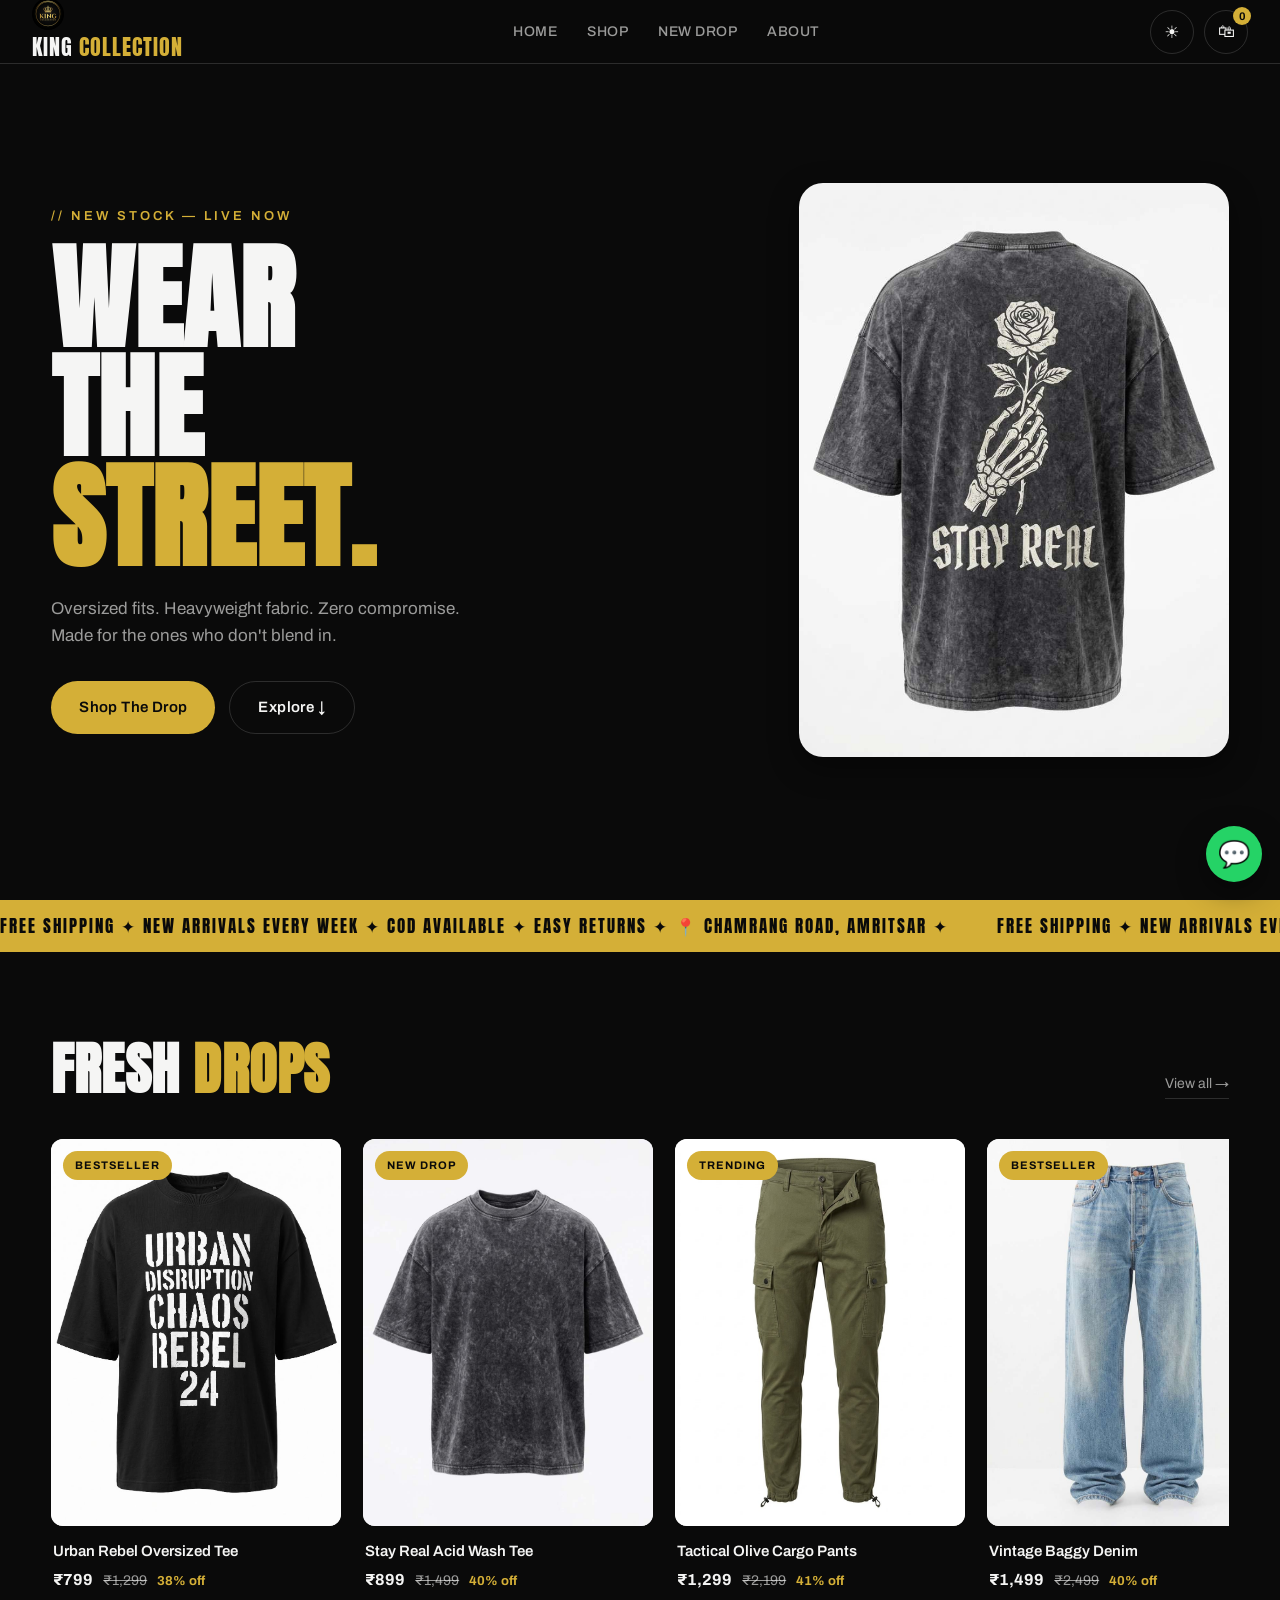
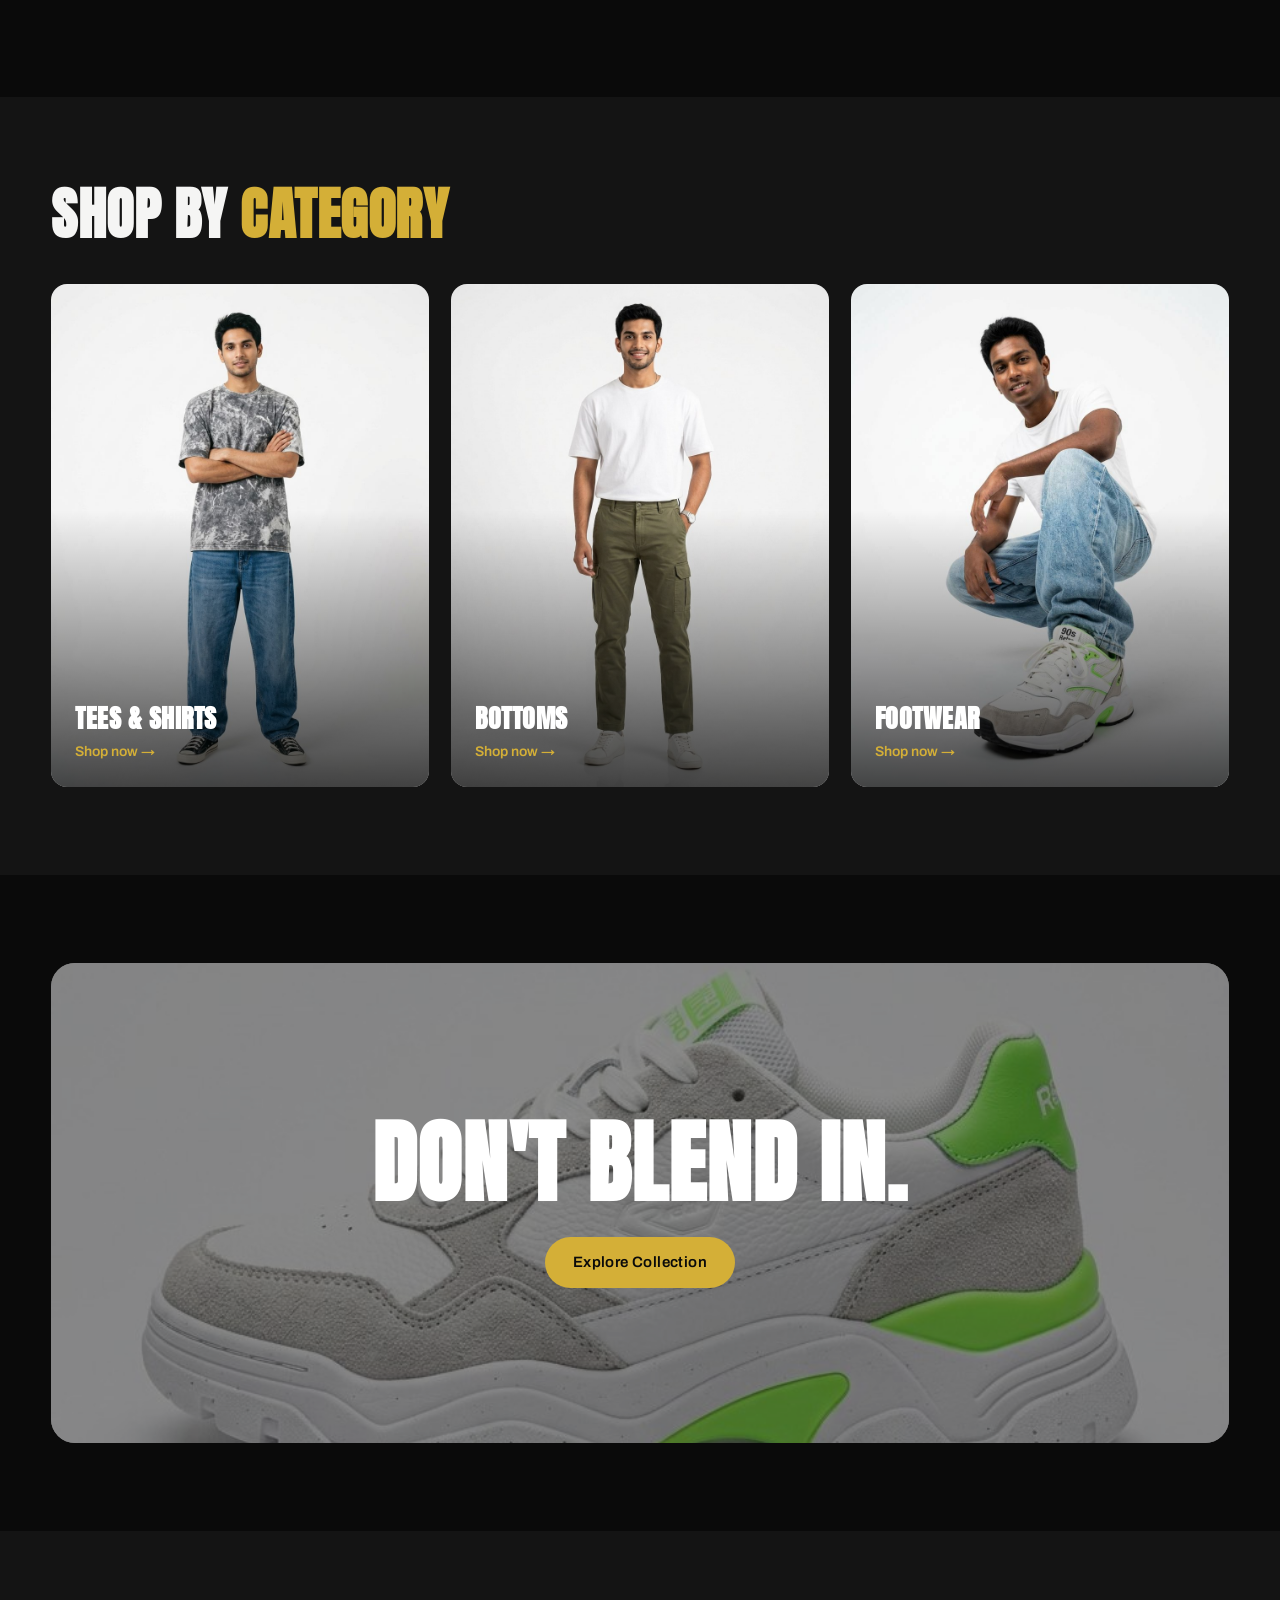
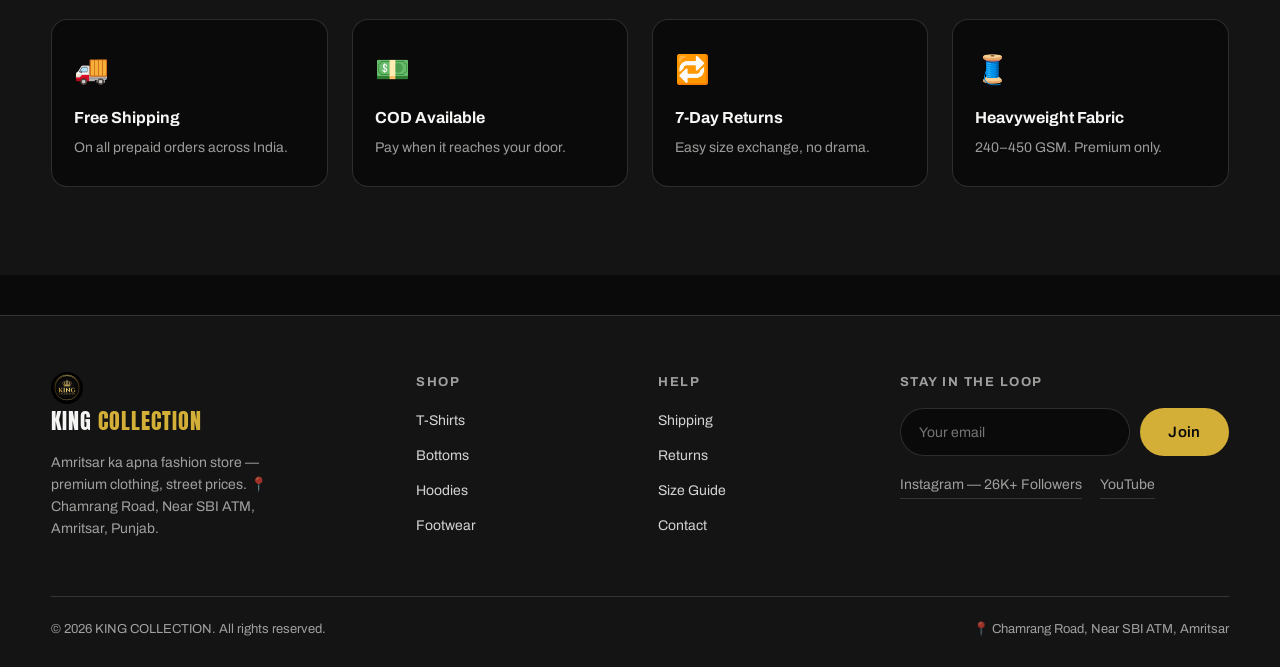
==== index.html @ 8ff7647b "Add files via upload" ====
<!DOCTYPE html>
<html lang="en" data-theme="dark">
<head>
  <meta charset="UTF-8">
  <meta name="viewport" content="width=device-width, initial-scale=1.0">
  <title>KING COLLECTION — Amritsar Ka Apna Fashion Store</title>
  <link rel="icon" href="images/logo.png">
  <meta name="description" content="Premium oversized streetwear — heavyweight tees, cargos, hoodies & sneakers. Wear the street.">
  <script>
    document.documentElement.setAttribute('data-theme', localStorage.getItem('theme') || 'dark');
    function imgFail(el){ el.style.display='none'; var w = el.closest('.ph-wrap'); if (w) w.classList.add('ph'); }
  </script>
  <link rel="preconnect" href="https://fonts.googleapis.com">
  <link rel="preconnect" href="https://fonts.gstatic.com" crossorigin>
  <link href="https://fonts.googleapis.com/css2?family=Anton&family=Archivo:wght@400;500;600;700&display=swap" rel="stylesheet">
  <link rel="stylesheet" href="css/style.css">
</head>
<body>

  <header class="nav">
    <button class="nav-burger" id="burger" aria-label="Open menu"><span></span><span></span><span></span></button>
    <a href="index.html" class="logo"><img src="images/logo.png" alt="" style="height:32px;width:32px;border-radius:50%;vertical-align:-9px;margin-right:8px" onerror="this.style.display='none'">KING <span>COLLECTION</span></a>
    <ul class="nav-links">
      <li><a href="index.html">Home</a></li>
      <li><a href="shop.html">Shop</a></li>
      <li><a href="shop.html">New Drop</a></li>
      <li><a href="#about">About</a></li>
    </ul>
    <div class="nav-actions">
      <button class="icon-btn" data-theme-toggle aria-label="Toggle light/dark theme"><span class="t-icon">☀️</span></button>
      <button class="icon-btn cart-btn" id="cartBtn" aria-label="Open cart">🛍<span class="cart-count" id="cartCount">0</span></button>
    </div>
  </header>

  <div class="mobile-menu" id="mobileMenu">
    <a href="index.html">Home</a>
    <a href="shop.html">Shop</a>
    <a href="shop.html">New Drop</a>
    <a href="#about" data-close-menu>About</a>
  </div>

  <!-- HERO -->
  <section class="hero">
    <div class="hero-inner">
      <div class="hero-text">
        <p class="hero-kicker">// New Stock — Live Now</p>
        <h1 class="hero-title"><span>Wear</span><span>The</span><span>Street.</span></h1>
        <p class="hero-sub">Oversized fits. Heavyweight fabric. Zero compromise. Made for the ones who don't blend in.</p>
        <div class="hero-cta">
          <a href="shop.html" class="btn btn-accent">Shop The Drop</a>
          <a href="#featured" class="btn btn-ghost">Explore ↓</a>
        </div>
      </div>
      <div class="hero-img ph-wrap" data-label="hero.jpg — yaha apni hero image daalo">
        <img src="images/hero.jpg" alt="Model wearing KING COLLECTION streetwear" onerror="imgFail(this)">
      </div>
    </div>
  </section>

  <!-- MARQUEE -->
  <div class="marquee" aria-hidden="true">
    <div class="marquee-track">
      <span>Free Shipping ✦ New Arrivals Every Week ✦ COD Available ✦ Easy Returns ✦ 📍 Chamrang Road, Amritsar ✦</span>
      <span>Free Shipping ✦ New Arrivals Every Week ✦ COD Available ✦ Easy Returns ✦ 📍 Chamrang Road, Amritsar ✦</span>
    </div>
  </div>

  <!-- FEATURED -->
  <section class="section" id="featured">
    <div class="container">
      <div class="section-head" data-reveal>
        <h2 class="section-title">Fresh <em>Drops</em></h2>
        <a href="shop.html" class="link-more">View all →</a>
      </div>
      <div class="h-scroll" id="featuredRow"></div>
    </div>
  </section>

  <!-- CATEGORIES -->
  <section class="section section-alt">
    <div class="container">
      <div class="section-head" data-reveal>
        <h2 class="section-title">Shop By <em>Category</em></h2>
      </div>
      <div class="cats">
        <a href="shop.html?cat=tshirts" class="cat ph-wrap" data-label="1-model-front.jpg" data-reveal>
          <img src="images/products/1-model-front.jpg" alt="Tees & Shirts" loading="lazy" onerror="imgFail(this)">
          <div class="cat-label"><h3>Tees & Shirts</h3><span>Shop now →</span></div>
        </a>
        <a href="shop.html?cat=bottoms" class="cat ph-wrap" data-label="3-model-front.jpg" data-reveal>
          <img src="images/products/3-model-front.jpg" alt="Bottoms" loading="lazy" onerror="imgFail(this)">
          <div class="cat-label"><h3>Bottoms</h3><span>Shop now →</span></div>
        </a>
        <a href="shop.html?cat=footwear" class="cat ph-wrap" data-label="7-model-front.jpg" data-reveal>
          <img src="images/products/7-model-front.jpg" alt="Footwear" loading="lazy" onerror="imgFail(this)">
          <div class="cat-label"><h3>Footwear</h3><span>Shop now →</span></div>
        </a>
      </div>
    </div>
  </section>

  <!-- BANNER -->
  <section class="section">
    <div class="container">
      <div class="banner ph-wrap" data-label="lookbook.jpg — yaha wide lookbook image daalo" data-reveal>
        <img src="images/lookbook.jpg" alt="KING COLLECTION lookbook" loading="lazy" onerror="imgFail(this)">
        <div class="banner-content">
          <h2>Don't Blend In.</h2>
          <a href="shop.html" class="btn btn-accent">Explore Collection</a>
        </div>
      </div>
    </div>
  </section>

  <!-- FEATURES -->
  <section class="section section-alt" id="about">
    <div class="container">
      <div class="features">
        <div class="feature" data-reveal><span class="f-icon">🚚</span><h4>Free Shipping</h4><p>On all prepaid orders across India.</p></div>
        <div class="feature" data-reveal><span class="f-icon">💵</span><h4>COD Available</h4><p>Pay when it reaches your door.</p></div>
        <div class="feature" data-reveal><span class="f-icon">🔁</span><h4>7-Day Returns</h4><p>Easy size exchange, no drama.</p></div>
        <div class="feature" data-reveal><span class="f-icon">🧵</span><h4>Heavyweight Fabric</h4><p>240–450 GSM. Premium only.</p></div>
      </div>
    </div>
  </section>

  <!-- FOOTER -->
  <footer class="footer">
    <div class="container">
      <div class="footer-grid">
        <div>
          <a href="index.html" class="logo"><img src="images/logo.png" alt="" style="height:32px;width:32px;border-radius:50%;vertical-align:-9px;margin-right:8px" onerror="this.style.display='none'">KING <span>COLLECTION</span></a>
          <p class="foot-desc">Amritsar ka apna fashion store — premium clothing, street prices. 📍 Chamrang Road, Near SBI ATM, Amritsar, Punjab.</p>
        </div>
        <div>
          <h5>Shop</h5>
          <ul>
            <li><a href="shop.html?cat=tshirts">T-Shirts</a></li>
            <li><a href="shop.html?cat=bottoms">Bottoms</a></li>
            <li><a href="shop.html?cat=hoodies">Hoodies</a></li>
            <li><a href="shop.html?cat=footwear">Footwear</a></li>
          </ul>
        </div>
        <div>
          <h5>Help</h5>
          <ul>
            <li><a href="#">Shipping</a></li>
            <li><a href="#">Returns</a></li>
            <li><a href="#">Size Guide</a></li>
            <li><a href="#">Contact</a></li>
          </ul>
        </div>
        <div>
          <h5>Stay in the loop</h5>
          <form class="news-form" onsubmit="event.preventDefault(); this.querySelector('input').value=''; alert('Subscribed! 🎉');">
            <input type="email" placeholder="Your email" required aria-label="Email">
            <button class="btn btn-accent" type="submit">Join</button>
          </form>
          <div class="socials"><a href="https://instagram.com/king_collection_asr" target="_blank" rel="noopener" aria-label="Instagram">Instagram — 26K+ Followers</a><a href="#" aria-label="YouTube">YouTube</a></div>
        </div>
      </div>
      <div class="foot-note">
        <span>© 2026 KING COLLECTION. All rights reserved.</span>
        <span>📍 Chamrang Road, Near SBI ATM, Amritsar</span>
      </div>
    </div>
  </footer>

  <script src="https://cdn.jsdelivr.net/npm/gsap@3.12.5/dist/gsap.min.js"></script>
  <script src="js/products.js"></script>
  <script src="js/main.js"></script>
</body>
</html>
---- css/style.css ----
/* ============================================
   KING COLLECTION — style.css
   Dark streetwear theme + Light mode toggle
   ============================================ */

:root {
  --nav-h: 64px;
  --radius: 12px;
  --font-display: 'Anton', 'Impact', 'Arial Black', sans-serif;
  --font-body: 'Archivo', 'Segoe UI', system-ui, sans-serif;
}

html[data-theme="dark"] {
  --bg: #0a0a0a;
  --surface: #141414;
  --surface2: #1e1e1e;
  --text: #f5f5f4;
  --muted: rgba(245, 245, 244, 0.62);
  --border: rgba(255, 255, 255, 0.14);
  --accent: #d4af37;
  --accent-ink: #d4af37;
  --accent-text: #0a0a0a;
  --card-img-bg: #f4f4f2;
  --shadow: 0 10px 30px rgba(0, 0, 0, 0.45);
}

html[data-theme="light"] {
  --bg: #f6f6f4;
  --surface: #ffffff;
  --surface2: #ebebe8;
  --text: #131312;
  --muted: rgba(19, 19, 18, 0.6);
  --border: rgba(19, 19, 18, 0.14);
  --accent: #d4af37;
  --accent-ink: #5a7a00;
  --accent-text: #0a0a0a;
  --card-img-bg: #ffffff;
  --shadow: 0 10px 30px rgba(0, 0, 0, 0.08);
}

* { margin: 0; padding: 0; box-sizing: border-box; }

html { scroll-behavior: smooth; }

body {
  background: var(--bg);
  color: var(--text);
  font-family: var(--font-body);
  font-size: 16px;
  line-height: 1.55;
  transition: background 0.3s ease, color 0.3s ease;
  -webkit-font-smoothing: antialiased;
}

img { max-width: 100%; display: block; }
a { color: inherit; text-decoration: none; }
ul { list-style: none; }
button { font-family: inherit; cursor: pointer; border: none; background: none; color: inherit; font-size: inherit; }

.container { width: min(1200px, 92%); margin: 0 auto; }

/* ---------- NAV ---------- */
.nav {
  position: fixed; top: 0; left: 0; right: 0; z-index: 100;
  height: var(--nav-h);
  display: flex; align-items: center; justify-content: space-between;
  padding: 0 clamp(16px, 4vw, 32px);
  background: color-mix(in srgb, var(--bg) 82%, transparent);
  backdrop-filter: blur(14px);
  -webkit-backdrop-filter: blur(14px);
  border-bottom: 1px solid var(--border);
}

.logo {
  font-family: var(--font-display);
  font-size: 22px; letter-spacing: 1px; text-transform: uppercase;
}
.logo span { color: var(--accent-ink); }

.nav-links { display: flex; gap: 30px; }
.nav-links a {
  font-size: 14px; font-weight: 500; letter-spacing: 0.5px; text-transform: uppercase;
  color: var(--muted); transition: color 0.2s;
  padding: 12px 0;
}
.nav-links a:hover { color: var(--text); }

.nav-actions { display: flex; gap: 10px; align-items: center; }

.icon-btn {
  width: 44px; height: 44px; display: grid; place-items: center;
  border: 1px solid var(--border); border-radius: 50%;
  font-size: 17px; transition: border-color 0.2s, transform 0.2s;
  position: relative;
}
.icon-btn:hover { border-color: var(--text); transform: translateY(-1px); }

.cart-count {
  position: absolute; top: -4px; right: -4px;
  background: var(--accent); color: var(--accent-text);
  font-size: 11px; font-weight: 700;
  min-width: 18px; height: 18px; border-radius: 999px;
  display: grid; place-items: center; padding: 0 4px;
}

/* Burger */
.nav-burger { display: none; flex-direction: column; gap: 5px; width: 44px; height: 44px; align-items: center; justify-content: center; }
.nav-burger span { display: block; width: 22px; height: 2px; background: var(--text); transition: transform 0.3s, opacity 0.3s; }
.nav-burger.open span:nth-child(1) { transform: translateY(7px) rotate(45deg); }
.nav-burger.open span:nth-child(2) { opacity: 0; }
.nav-burger.open span:nth-child(3) { transform: translateY(-7px) rotate(-45deg); }

/* Mobile menu */
.mobile-menu {
  position: fixed; inset: 0; z-index: 95;
  background: var(--bg);
  display: flex; flex-direction: column; justify-content: center; gap: 8px;
  padding: 0 8%;
  transform: translateY(-102%);
  transition: transform 0.45s cubic-bezier(0.77, 0, 0.18, 1);
}
.mobile-menu.open { transform: none; }
.mobile-menu a {
  font-family: var(--font-display);
  font-size: clamp(40px, 10vw, 64px);
  text-transform: uppercase; line-height: 1.15;
  color: var(--text); transition: color 0.2s;
}
.mobile-menu a:hover { color: var(--accent-ink); }

/* ---------- HERO ---------- */
.hero {
  min-height: 100svh;
  display: flex; align-items: center;
  padding: calc(var(--nav-h) + 40px) 0 64px;
  overflow: hidden;
}
.hero-inner {
  width: min(1200px, 92%); margin: 0 auto;
  display: grid; grid-template-columns: 1.1fr 0.9fr;
  gap: 48px; align-items: center;
}
.hero-kicker {
  color: var(--accent-ink); font-weight: 600; font-size: 13px;
  letter-spacing: 3px; text-transform: uppercase; margin-bottom: 18px;
}
.hero-title {
  font-family: var(--font-display);
  font-size: clamp(56px, 9vw, 118px);
  line-height: 0.95; text-transform: uppercase; letter-spacing: 1px;
}
.hero-title span { display: block; }
.hero-title span:nth-child(3) { color: var(--accent-ink); }
.hero-sub { color: var(--muted); max-width: 430px; margin: 24px 0 32px; font-size: 17px; }
.hero-cta { display: flex; gap: 14px; flex-wrap: wrap; }

.hero-img {
  border-radius: 24px; overflow: hidden;
  aspect-ratio: 3 / 4; width: 100%; max-width: 430px; justify-self: end;
  background: var(--surface);
  box-shadow: var(--shadow);
}
.hero-img img { width: 100%; height: 100%; object-fit: cover; }

/* ---------- BUTTONS ---------- */
.btn {
  display: inline-flex; align-items: center; justify-content: center;
  padding: 14px 28px; min-height: 48px;
  border-radius: 999px;
  font-weight: 600; font-size: 15px; letter-spacing: 0.4px;
  transition: transform 0.22s, box-shadow 0.22s, background 0.22s;
  white-space: nowrap;
}
.btn-accent { background: var(--accent); color: var(--accent-text); }
.btn-accent:hover { transform: translateY(-2px); box-shadow: 0 8px 24px rgba(212, 175, 55, 0.32); }
.btn-ghost { border: 1px solid var(--border); color: var(--text); }
.btn-ghost:hover { border-color: var(--text); transform: translateY(-2px); }
.btn-wa { background: #25d366; color: #06250f; }
.btn-wa:hover { transform: translateY(-2px); box-shadow: 0 8px 24px rgba(37, 211, 102, 0.32); }

/* ---------- PLACEHOLDER (missing images) ---------- */
.ph-wrap { position: relative; }
.ph { background: linear-gradient(135deg, var(--surface2), var(--surface)) !important; }
.ph::after {
  content: "📷 " attr(data-label);
  position: absolute; inset: 0; z-index: 0;
  display: grid; place-items: center;
  color: var(--muted); font-size: 13px; letter-spacing: 0.5px;
  text-align: center; padding: 16px;
}

/* ---------- MARQUEE ---------- */
.marquee {
  background: var(--accent); color: var(--accent-text);
  overflow: hidden; padding: 13px 0;
}
.marquee-track {
  display: flex; gap: 48px; width: max-content;
  white-space: nowrap;
  animation: marquee 22s linear infinite;
  font-family: var(--font-display); font-size: 17px;
  letter-spacing: 2px; text-transform: uppercase;
}
@keyframes marquee { to { transform: translateX(-50%); } }

/* ---------- SECTIONS ---------- */
.section { padding: 88px 0; }
.section-alt { background: var(--surface); }

.section-head {
  display: flex; justify-content: space-between; align-items: flex-end;
  gap: 16px; flex-wrap: wrap; margin-bottom: 40px;
}
.section-title {
  font-family: var(--font-display);
  font-size: clamp(34px, 5vw, 56px);
  text-transform: uppercase; line-height: 1.05; letter-spacing: 0.5px;
}
.section-title em { color: var(--accent-ink); font-style: normal; }
.link-more { color: var(--muted); font-size: 14px; border-bottom: 1px solid var(--border); padding-bottom: 3px; transition: color 0.2s; }
.link-more:hover { color: var(--text); }

/* ---------- HORIZONTAL SCROLL ROW ---------- */
.h-scroll {
  display: grid; grid-auto-flow: column;
  grid-auto-columns: min(290px, 74vw);
  gap: 22px;
  overflow-x: auto; padding-bottom: 16px;
  scroll-snap-type: x mandatory;
}
.h-scroll > * { scroll-snap-align: start; }
.h-scroll::-webkit-scrollbar { height: 6px; }
.h-scroll::-webkit-scrollbar-thumb { background: var(--border); border-radius: 999px; }

/* ---------- PRODUCT CARD ---------- */
.card { display: block; transition: transform 0.3s ease; }
.card:hover { transform: scale(1.04); position: relative; z-index: 3; }
.card-img {
  position: relative; aspect-ratio: 3 / 4;
  border-radius: var(--radius); overflow: hidden;
  background: var(--card-img-bg);
}
.card-img img {
  position: relative; z-index: 1;
  width: 100%; height: 100%; object-fit: cover;
  transition: opacity 0.35s ease, transform 0.5s ease;
}

.tag {
  position: absolute; top: 12px; left: 12px; z-index: 3;
  background: var(--accent); color: var(--accent-text);
  font-size: 11px; font-weight: 700; letter-spacing: 1px; text-transform: uppercase;
  padding: 6px 12px; border-radius: 999px;
}

.card-info { padding: 14px 2px 0; }
.card-info h4 { font-size: 15px; font-weight: 600; }
.price-row { display: flex; gap: 10px; align-items: baseline; margin-top: 5px; flex-wrap: wrap; }
.price { font-weight: 700; font-size: 16px; }
.mrp { color: var(--muted); font-size: 14px; }
.off { color: var(--accent-ink); font-size: 13px; font-weight: 700; }
.price-row.big .price { font-size: 26px; }
.price-row.big .mrp { font-size: 18px; }
.price-row.big .off { font-size: 15px; }

/* ---------- CATEGORIES ---------- */
.cats { display: grid; grid-template-columns: repeat(3, 1fr); gap: 22px; }
.cat {
  position: relative; aspect-ratio: 3 / 4;
  border-radius: 16px; overflow: hidden;
  display: flex; align-items: flex-end; padding: 24px;
  background: var(--surface2);
}
.cat img { position: absolute; inset: 0; z-index: 1; width: 100%; height: 100%; object-fit: cover; transition: transform 0.5s ease; }
.cat:hover img { transform: scale(1.05); }
.cat::before {
  content: ""; position: absolute; inset: 0; z-index: 2;
  background: linear-gradient(to top, rgba(0, 0, 0, 0.72), transparent 55%);
}
.cat-label { position: relative; z-index: 3; color: #fff; }
.cat-label h3 { font-family: var(--font-display); font-size: 26px; text-transform: uppercase; letter-spacing: 0.5px; }
.cat-label span { color: #d4af37; font-size: 14px; font-weight: 600; }

/* ---------- BANNER ---------- */
.banner {
  position: relative; min-height: 480px;
  border-radius: 24px; overflow: hidden;
  display: grid; place-items: center; text-align: center;
  background: var(--surface2);
}
.banner img { position: absolute; inset: 0; z-index: 1; width: 100%; height: 100%; object-fit: cover; }
.banner::before { content: ""; position: absolute; inset: 0; z-index: 2; background: rgba(0, 0, 0, 0.45); }
.banner-content { position: relative; z-index: 3; padding: 48px 24px; }
.banner-content h2 {
  font-family: var(--font-display); color: #fff;
  font-size: clamp(44px, 7vw, 90px); text-transform: uppercase;
  line-height: 1; margin-bottom: 28px; letter-spacing: 1px;
}

/* ---------- FEATURES ---------- */
.features { display: grid; grid-template-columns: repeat(4, 1fr); gap: 24px; }
.feature {
  background: var(--bg); border: 1px solid var(--border);
  border-radius: 16px; padding: 28px 22px;
}
.f-icon { font-size: 28px; display: block; margin-bottom: 14px; }
.feature h4 { font-size: 16px; margin-bottom: 6px; }
.feature p { color: var(--muted); font-size: 14px; }

/* ---------- FOOTER ---------- */
.footer { border-top: 1px solid var(--border); background: var(--surface); padding: 56px 0 28px; margin-top: 40px; }
.footer-grid { display: grid; grid-template-columns: 1.6fr 1fr 1fr 1.6fr; gap: 36px; }
.foot-desc { color: var(--muted); font-size: 14px; margin-top: 14px; max-width: 260px; }
.footer h5 { font-size: 13px; text-transform: uppercase; letter-spacing: 1.5px; margin-bottom: 16px; color: var(--muted); }
.footer ul li { margin-bottom: 10px; }
.footer ul a { font-size: 14px; color: var(--text); opacity: 0.85; }
.footer ul a:hover { color: var(--accent-ink); }
.news-form { display: flex; gap: 10px; }
.news-form input {
  flex: 1; min-width: 0; padding: 12px 18px;
  background: var(--bg); color: var(--text);
  border: 1px solid var(--border); border-radius: 999px;
  font-family: inherit; font-size: 14px;
}
.news-form input:focus { outline: 2px solid var(--accent); outline-offset: 1px; }
.socials { display: flex; gap: 18px; margin-top: 18px; }
.socials a { font-size: 14px; color: var(--muted); border-bottom: 1px solid var(--border); padding-bottom: 2px; }
.socials a:hover { color: var(--text); }
.foot-note {
  margin-top: 48px; padding-top: 22px; border-top: 1px solid var(--border);
  color: var(--muted); font-size: 13px;
  display: flex; justify-content: space-between; flex-wrap: wrap; gap: 8px;
}

/* ---------- SHOP PAGE ---------- */
.page-head { padding: calc(var(--nav-h) + 48px) 0 8px; }
.page-sub { color: var(--muted); margin-top: 10px; }
.filters { display: flex; gap: 10px; flex-wrap: wrap; margin: 28px 0 36px; }
.filter-btn {
  padding: 11px 20px; min-height: 44px;
  border: 1px solid var(--border); border-radius: 999px;
  color: var(--muted); font-size: 14px; font-weight: 500;
  transition: all 0.2s;
}
.filter-btn:hover { color: var(--text); border-color: var(--text); }
.filter-btn.active { background: var(--text); color: var(--bg); border-color: var(--text); }

.grid { display: grid; grid-template-columns: repeat(4, 1fr); gap: 32px 20px; padding-bottom: 48px; }

/* ---------- PRODUCT PAGE ---------- */
.product-layout {
  display: grid; grid-template-columns: 1.05fr 0.95fr;
  gap: 52px; padding-top: calc(var(--nav-h) + 44px);
}
.gallery-main { aspect-ratio: 3 / 4; border-radius: 16px; overflow: hidden; background: var(--card-img-bg); }
.gallery-main img { width: 100%; height: 100%; object-fit: cover; }
.thumbs { display: grid; grid-template-columns: repeat(4, 1fr); gap: 12px; margin-top: 12px; }
.thumb {
  aspect-ratio: 3 / 4; border-radius: 10px; overflow: hidden;
  border: 2px solid transparent; background: var(--card-img-bg);
  padding: 0; transition: border-color 0.2s;
}
.thumb img { width: 100%; height: 100%; object-fit: cover; }
.thumb.active { border-color: var(--accent); }

.crumb { color: var(--muted); font-size: 13px; margin-bottom: 14px; }
.crumb a:hover { color: var(--text); }
.p-info h1 {
  font-family: var(--font-display);
  font-size: clamp(30px, 4vw, 46px);
  text-transform: uppercase; line-height: 1.05; margin-bottom: 14px;
}
.p-desc { color: var(--muted); margin: 18px 0 26px; max-width: 480px; }
.label { font-size: 13px; text-transform: uppercase; letter-spacing: 1.5px; color: var(--muted); margin-bottom: 10px; }
.sizes { display: flex; gap: 10px; flex-wrap: wrap; margin-bottom: 28px; }
.size-btn {
  min-width: 48px; height: 48px; padding: 0 14px;
  border: 1px solid var(--border); border-radius: 10px;
  font-weight: 600; font-size: 14px; transition: all 0.2s;
}
.size-btn:hover { border-color: var(--text); }
.size-btn.active { background: var(--text); color: var(--bg); border-color: var(--text); }
.p-actions { display: flex; gap: 12px; flex-wrap: wrap; margin-bottom: 36px; }

.accordions { border-bottom: 1px solid var(--border); }
.acc { border-top: 1px solid var(--border); padding: 16px 0; }
.acc summary { cursor: pointer; font-weight: 600; font-size: 15px; list-style: none; display: flex; justify-content: space-between; align-items: center; min-height: 28px; }
.acc summary::after { content: "+"; font-size: 20px; color: var(--muted); }
.acc[open] summary::after { content: "−"; }
.acc p { color: var(--muted); font-size: 14px; margin-top: 10px; }

/* Sticky mobile buy bar */
.sticky-bar {
  position: fixed; left: 0; right: 0; bottom: 0; z-index: 80;
  background: var(--surface); border-top: 1px solid var(--border);
  padding: 12px 16px;
  display: none; align-items: center; justify-content: space-between; gap: 14px;
}
.sticky-price { display: flex; gap: 8px; align-items: baseline; }

/* ---------- CART DRAWER ---------- */
.cart-overlay {
  position: fixed; inset: 0; z-index: 110;
  background: rgba(0, 0, 0, 0.55);
  opacity: 0; pointer-events: none; transition: opacity 0.3s;
}
.cart-overlay.open { opacity: 1; pointer-events: auto; }
.cart-drawer {
  position: fixed; top: 0; right: 0; bottom: 0; z-index: 120;
  width: min(400px, 94vw);
  background: var(--surface);
  border-left: 1px solid var(--border);
  transform: translateX(102%);
  transition: transform 0.4s cubic-bezier(0.77, 0, 0.18, 1);
  display: flex; flex-direction: column;
}
.cart-drawer.open { transform: none; }
.cart-head {
  display: flex; justify-content: space-between; align-items: center;
  padding: 18px 20px; border-bottom: 1px solid var(--border);
}
.cart-head h3 { font-family: var(--font-display); text-transform: uppercase; font-size: 20px; letter-spacing: 1px; }
.cart-items { flex: 1; overflow-y: auto; padding: 20px; display: flex; flex-direction: column; gap: 18px; }
.cart-empty { color: var(--muted); text-align: center; margin-top: 60px; }
.cart-item { display: grid; grid-template-columns: 70px 1fr auto; gap: 14px; align-items: center; }
.cart-item .ci-img { width: 70px; height: 92px; border-radius: 8px; overflow: hidden; background: var(--card-img-bg); }
.cart-item .ci-img img { width: 100%; height: 100%; object-fit: cover; }
.cart-item h4 { font-size: 14px; font-weight: 600; }
.cart-item .ci-meta { color: var(--muted); font-size: 13px; }
.qty-row { display: flex; align-items: center; gap: 10px; margin-top: 8px; }
.qty-btn {
  width: 30px; height: 30px; display: grid; place-items: center;
  border: 1px solid var(--border); border-radius: 8px; font-size: 15px;
}
.ci-remove { color: var(--muted); font-size: 13px; text-decoration: underline; }
.cart-foot { padding: 20px; border-top: 1px solid var(--border); }
.cart-total { display: flex; justify-content: space-between; font-weight: 700; font-size: 17px; margin-bottom: 14px; }
.cart-foot .btn { width: 100%; }

/* ---------- WHATSAPP FLOAT ---------- */
.wa-float {
  position: fixed; right: 18px; bottom: 18px; z-index: 90;
  width: 56px; height: 56px; border-radius: 50%;
  background: #25d366; display: grid; place-items: center;
  font-size: 26px; box-shadow: var(--shadow);
  transition: transform 0.2s;
}
.wa-float:hover { transform: scale(1.08); }

/* ---------- RESPONSIVE ---------- */
@media (max-width: 960px) {
  .nav-links { display: none; }
  .nav-burger { display: flex; }

  .hero { padding-top: calc(var(--nav-h) + 24px); }
  .hero-inner { grid-template-columns: 1fr; gap: 36px; }
  .hero-img { max-width: 100%; justify-self: stretch; aspect-ratio: 4 / 5; }

  .cats { grid-template-columns: 1fr; }
  .cat { aspect-ratio: 16 / 10; }

  .features { grid-template-columns: repeat(2, 1fr); gap: 14px; }

  .grid { grid-template-columns: repeat(2, 1fr); gap: 24px 12px; }

  .product-layout { grid-template-columns: 1fr; gap: 32px; }
  .p-actions { margin-bottom: 24px; }
  .sticky-bar { display: flex; }
  #productPage { padding-bottom: 76px; }

  .footer-grid { grid-template-columns: 1fr 1fr; gap: 28px; }

  .banner { min-height: 380px; }
  .section { padding: 64px 0; }
}

@media (max-width: 480px) {
  .footer-grid { grid-template-columns: 1fr; }
  .hero-cta .btn { flex: 1; }
  .features { grid-template-columns: 1fr 1fr; }
  .feature { padding: 20px 16px; }
}

@media (min-width: 961px) {
  .mobile-menu { display: none; }
}

/* ---------- REDUCED MOTION ---------- */
@media (prefers-reduced-motion: reduce) {
  *, *::before, *::after {
    animation-duration: 0.01ms !important;
    animation-iteration-count: 1 !important;
    transition-duration: 0.01ms !important;
  }
  html { scroll-behavior: auto; }
}
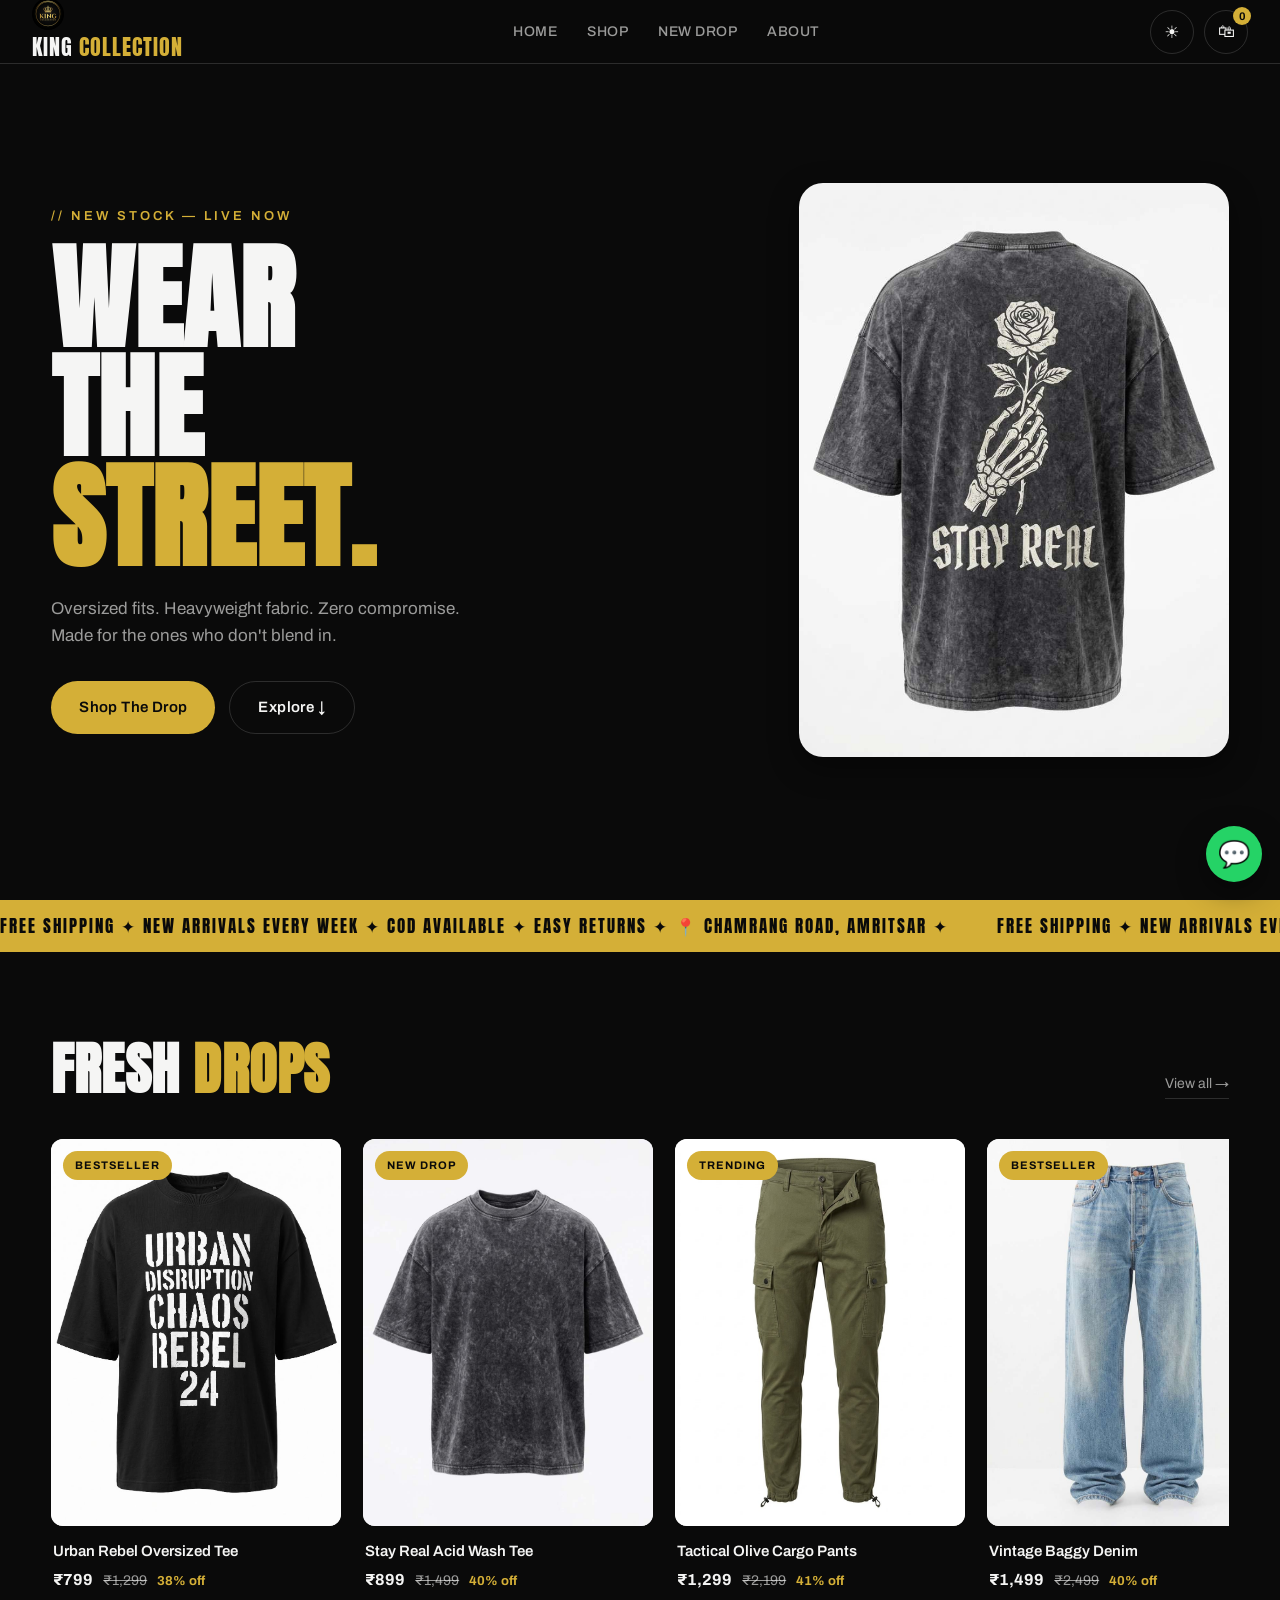
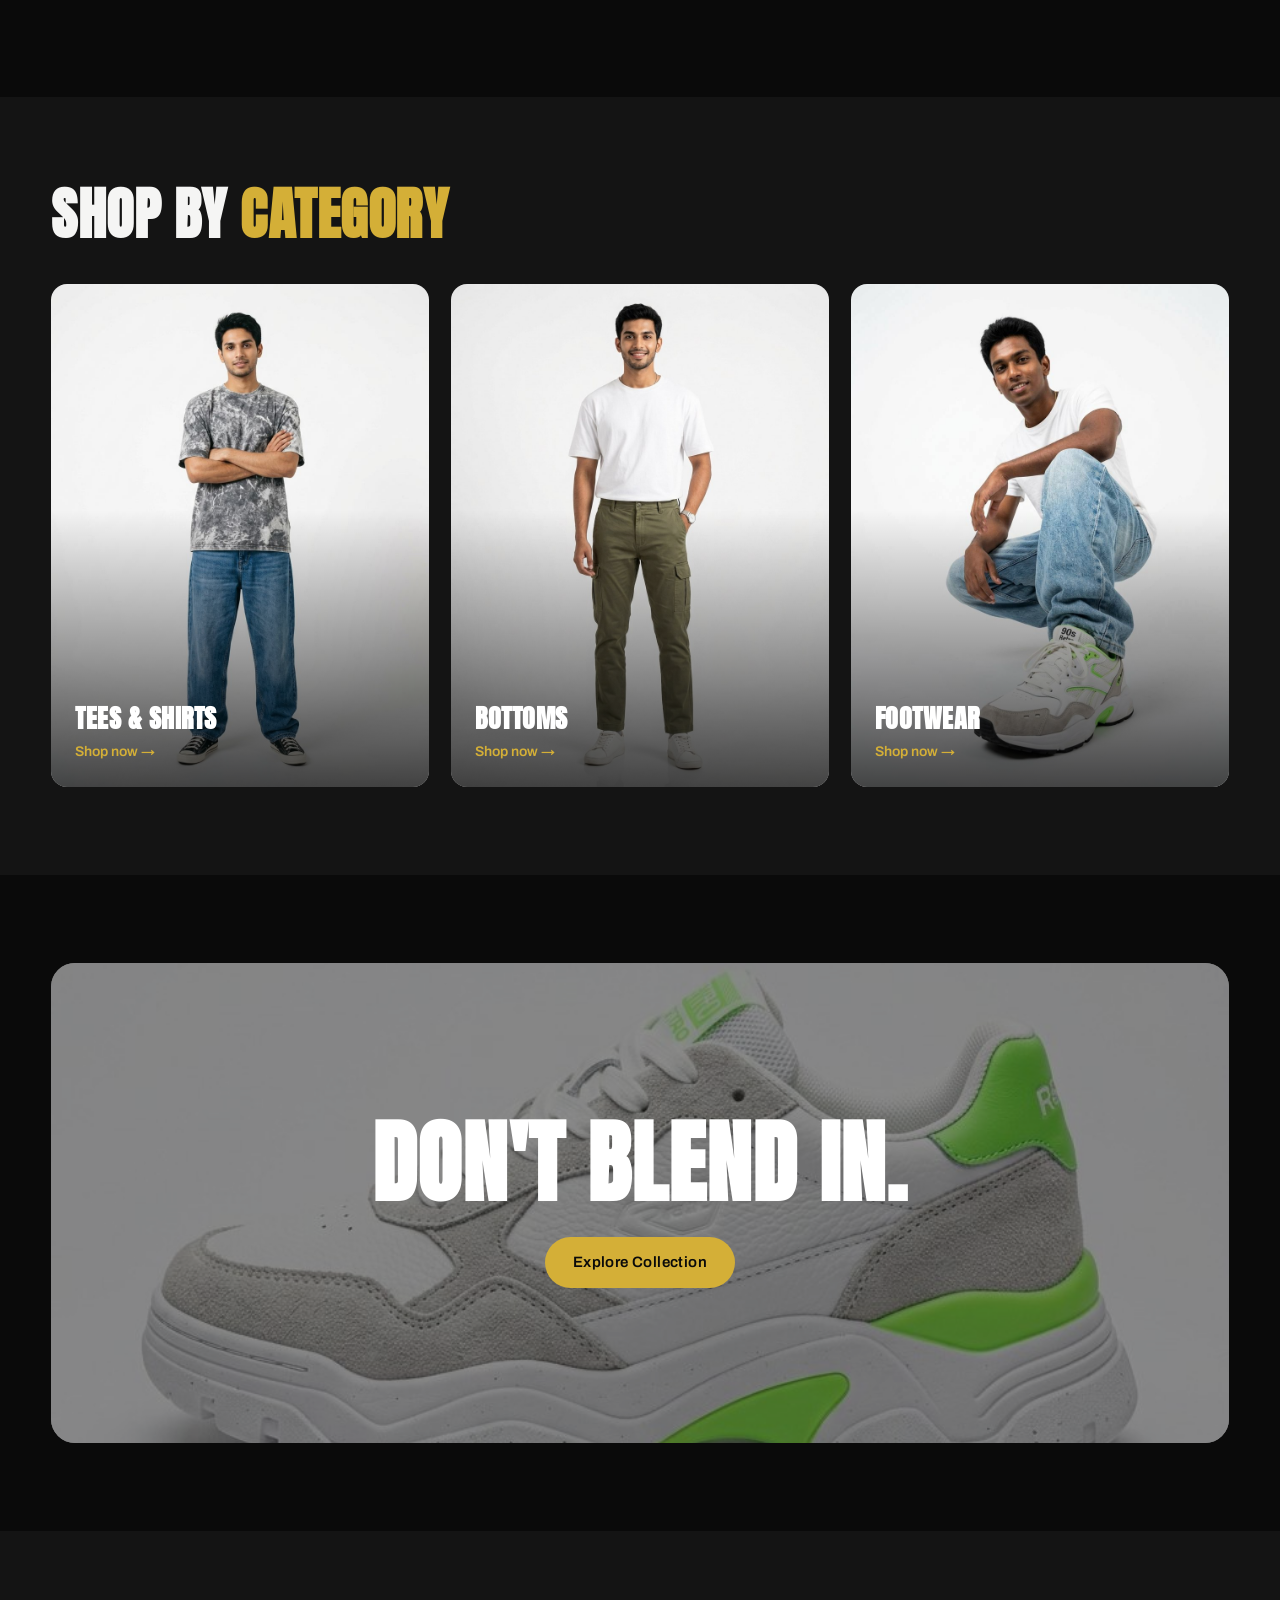
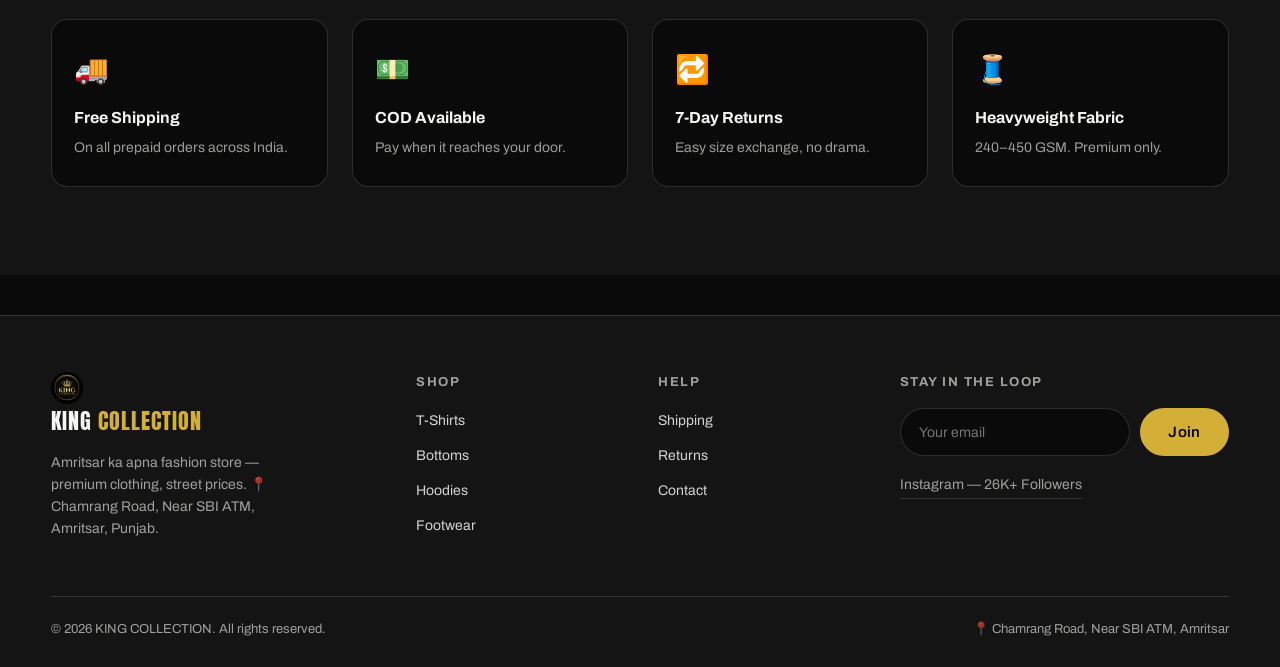
==== commit 2ecf03e1: "fix: New Drop nav uses tag filter, footer Help links point to real destinations, drop dead YouTube l" ====
--- a/index.html
+++ b/index.html
@@ -23,7 +23,7 @@
     <ul class="nav-links">
       <li><a href="index.html">Home</a></li>
       <li><a href="shop.html">Shop</a></li>
-      <li><a href="shop.html">New Drop</a></li>
+      <li><a href="shop.html?tag=New%20Drop">New Drop</a></li>
       <li><a href="#about">About</a></li>
     </ul>
     <div class="nav-actions">
@@ -35,7 +35,7 @@
   <div class="mobile-menu" id="mobileMenu">
     <a href="index.html">Home</a>
     <a href="shop.html">Shop</a>
-    <a href="shop.html">New Drop</a>
+    <a href="shop.html?tag=New%20Drop">New Drop</a>
     <a href="#about" data-close-menu>About</a>
   </div>
 
@@ -144,19 +144,18 @@
         <div>
           <h5>Help</h5>
           <ul>
-            <li><a href="#">Shipping</a></li>
-            <li><a href="#">Returns</a></li>
-            <li><a href="#">Size Guide</a></li>
-            <li><a href="#">Contact</a></li>
+            <li><a href="#about">Shipping</a></li>
+            <li><a href="#about">Returns</a></li>
+            <li><a href="https://wa.me/919814137851" target="_blank" rel="noopener">Contact</a></li>
           </ul>
         </div>
         <div>
           <h5>Stay in the loop</h5>
-          <form class="news-form" onsubmit="event.preventDefault(); this.querySelector('input').value=''; alert('Subscribed! 🎉');">
+          <form class="news-form" id="newsForm">
             <input type="email" placeholder="Your email" required aria-label="Email">
             <button class="btn btn-accent" type="submit">Join</button>
           </form>
-          <div class="socials"><a href="https://instagram.com/king_collection_asr" target="_blank" rel="noopener" aria-label="Instagram">Instagram — 26K+ Followers</a><a href="#" aria-label="YouTube">YouTube</a></div>
+          <div class="socials"><a href="https://instagram.com/king_collection_asr" target="_blank" rel="noopener" aria-label="Instagram">Instagram — 26K+ Followers</a></div>
         </div>
       </div>
       <div class="foot-note">
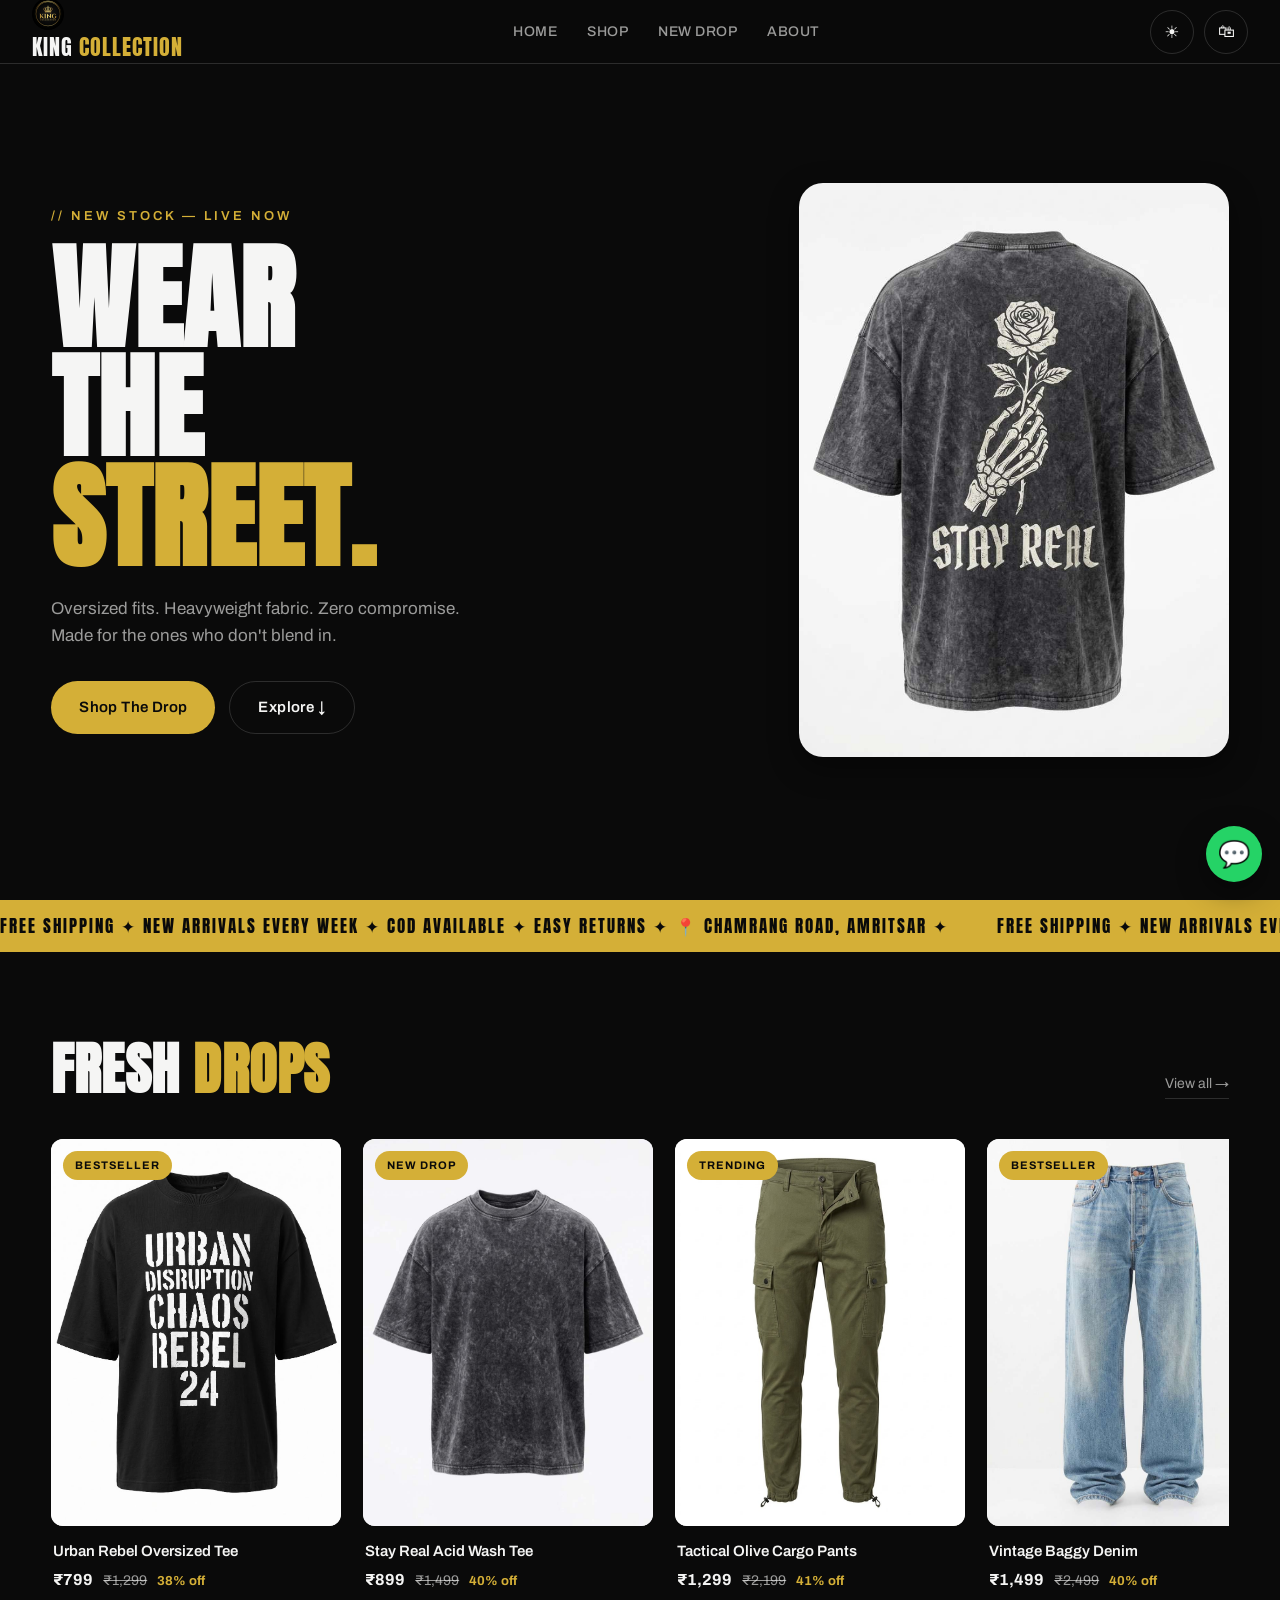
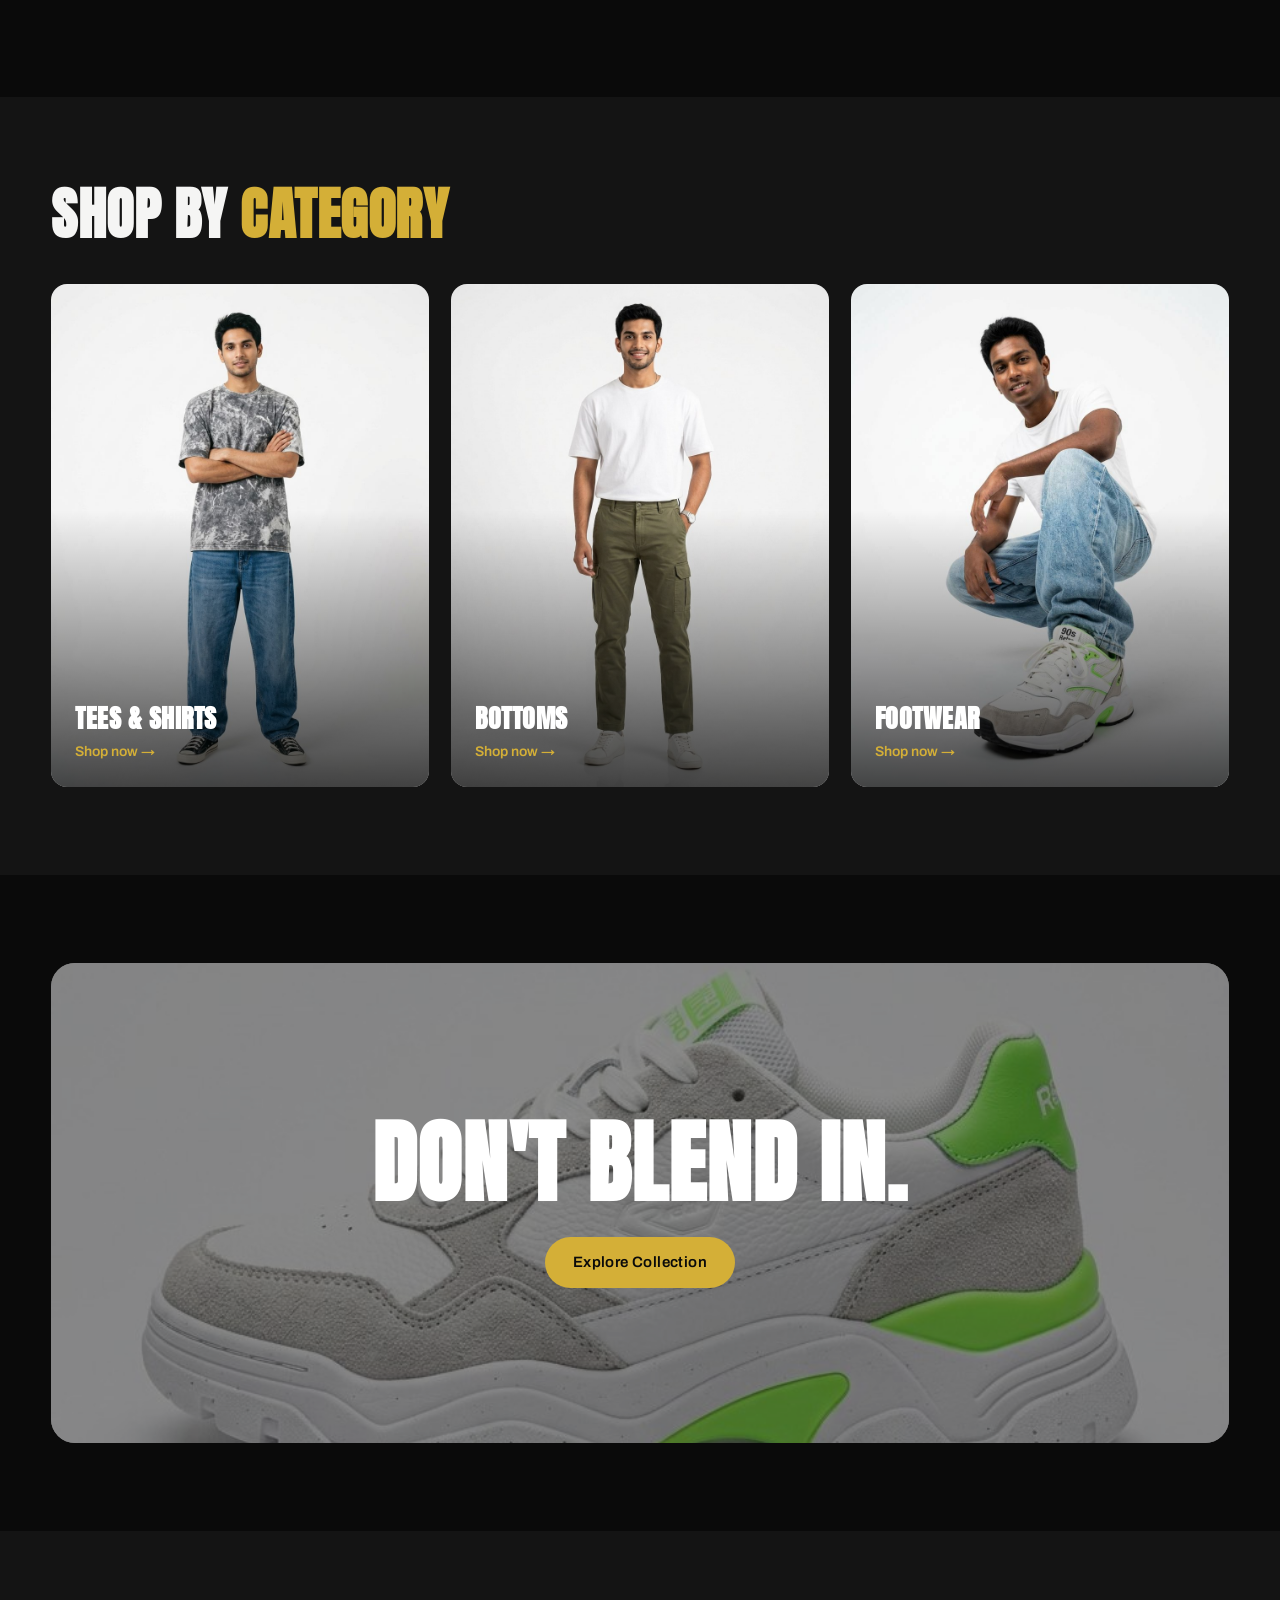
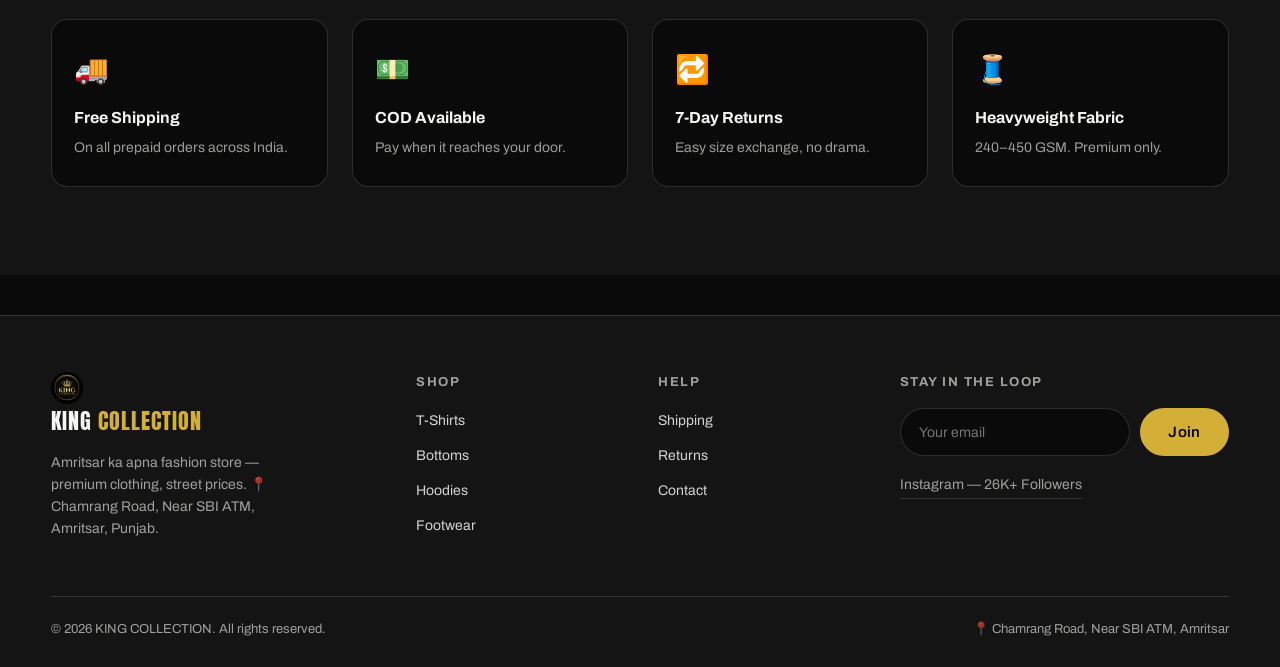
==== commit 174b9ca3: "seo: add Open Graph and Twitter Card meta to homepage" ====
--- a/index.html
+++ b/index.html
@@ -6,8 +6,17 @@
   <title>KING COLLECTION — Amritsar Ka Apna Fashion Store</title>
   <link rel="icon" href="images/logo.png">
   <meta name="description" content="Premium oversized streetwear — heavyweight tees, cargos, hoodies & sneakers. Wear the street.">
+  <meta property="og:type" content="website">
+  <meta property="og:title" content="KING COLLECTION — Amritsar Ka Apna Fashion Store">
+  <meta property="og:description" content="Premium oversized streetwear — heavyweight tees, cargos, hoodies & sneakers. Wear the street.">
+  <meta property="og:image" content="images/hero.jpg">
+  <meta name="twitter:card" content="summary_large_image">
   <script>
-    document.documentElement.setAttribute('data-theme', localStorage.getItem('theme') || 'dark');
+    // localStorage can throw (private mode / blocked storage). If the read
+    // throws, the whole inline script dies and imgFail is never defined, so
+    // every onerror="imgFail(this)" below would throw too — stay on the
+    // default dark theme instead.
+    try { document.documentElement.setAttribute('data-theme', localStorage.getItem('theme') || 'dark'); } catch (e) {}
     function imgFail(el){ el.style.display='none'; var w = el.closest('.ph-wrap'); if (w) w.classList.add('ph'); }
   </script>
   <link rel="preconnect" href="https://fonts.googleapis.com">
@@ -146,7 +155,7 @@
           <ul>
             <li><a href="#about">Shipping</a></li>
             <li><a href="#about">Returns</a></li>
-            <li><a href="https://wa.me/919814137851" target="_blank" rel="noopener">Contact</a></li>
+            <li><a href="https://wa.me/919814137851" target="_blank" rel="noopener" data-wa-link>Contact</a></li>
           </ul>
         </div>
         <div>
--- a/css/style.css
+++ b/css/style.css
@@ -188,6 +188,13 @@
   color: var(--muted); font-size: 13px; letter-spacing: 0.5px;
   text-align: center; padding: 16px;
 }
+
+/* ---------- SCROLL REVEAL ---------- */
+/* [data-reveal] elements start hidden only once JS adds .reveal — a page
+   without JS never gets the class, so content is never hidden by CSS alone.
+   Reduced-motion users skip the class entirely (see main.js). */
+.reveal { opacity: 0; transform: translateY(24px); transition: opacity 0.6s ease, transform 0.6s ease; }
+.reveal.visible { opacity: 1; transform: none; }
 
 /* ---------- MARQUEE ---------- */
 .marquee {
@@ -466,6 +473,10 @@
   .product-layout { grid-template-columns: 1fr; gap: 32px; }
   .p-actions { margin-bottom: 24px; }
   .sticky-bar { display: flex; }
+  /* The sticky buy bar occupies the bottom ~73px of the product page, so
+     the WhatsApp float would sit on top of it (and its Add to Cart button)
+     — lift it above the bar on this page only. */
+  #productPage ~ .wa-float { bottom: 92px; }
   #productPage { padding-bottom: 76px; }
 
   .footer-grid { grid-template-columns: 1fr 1fr; gap: 28px; }
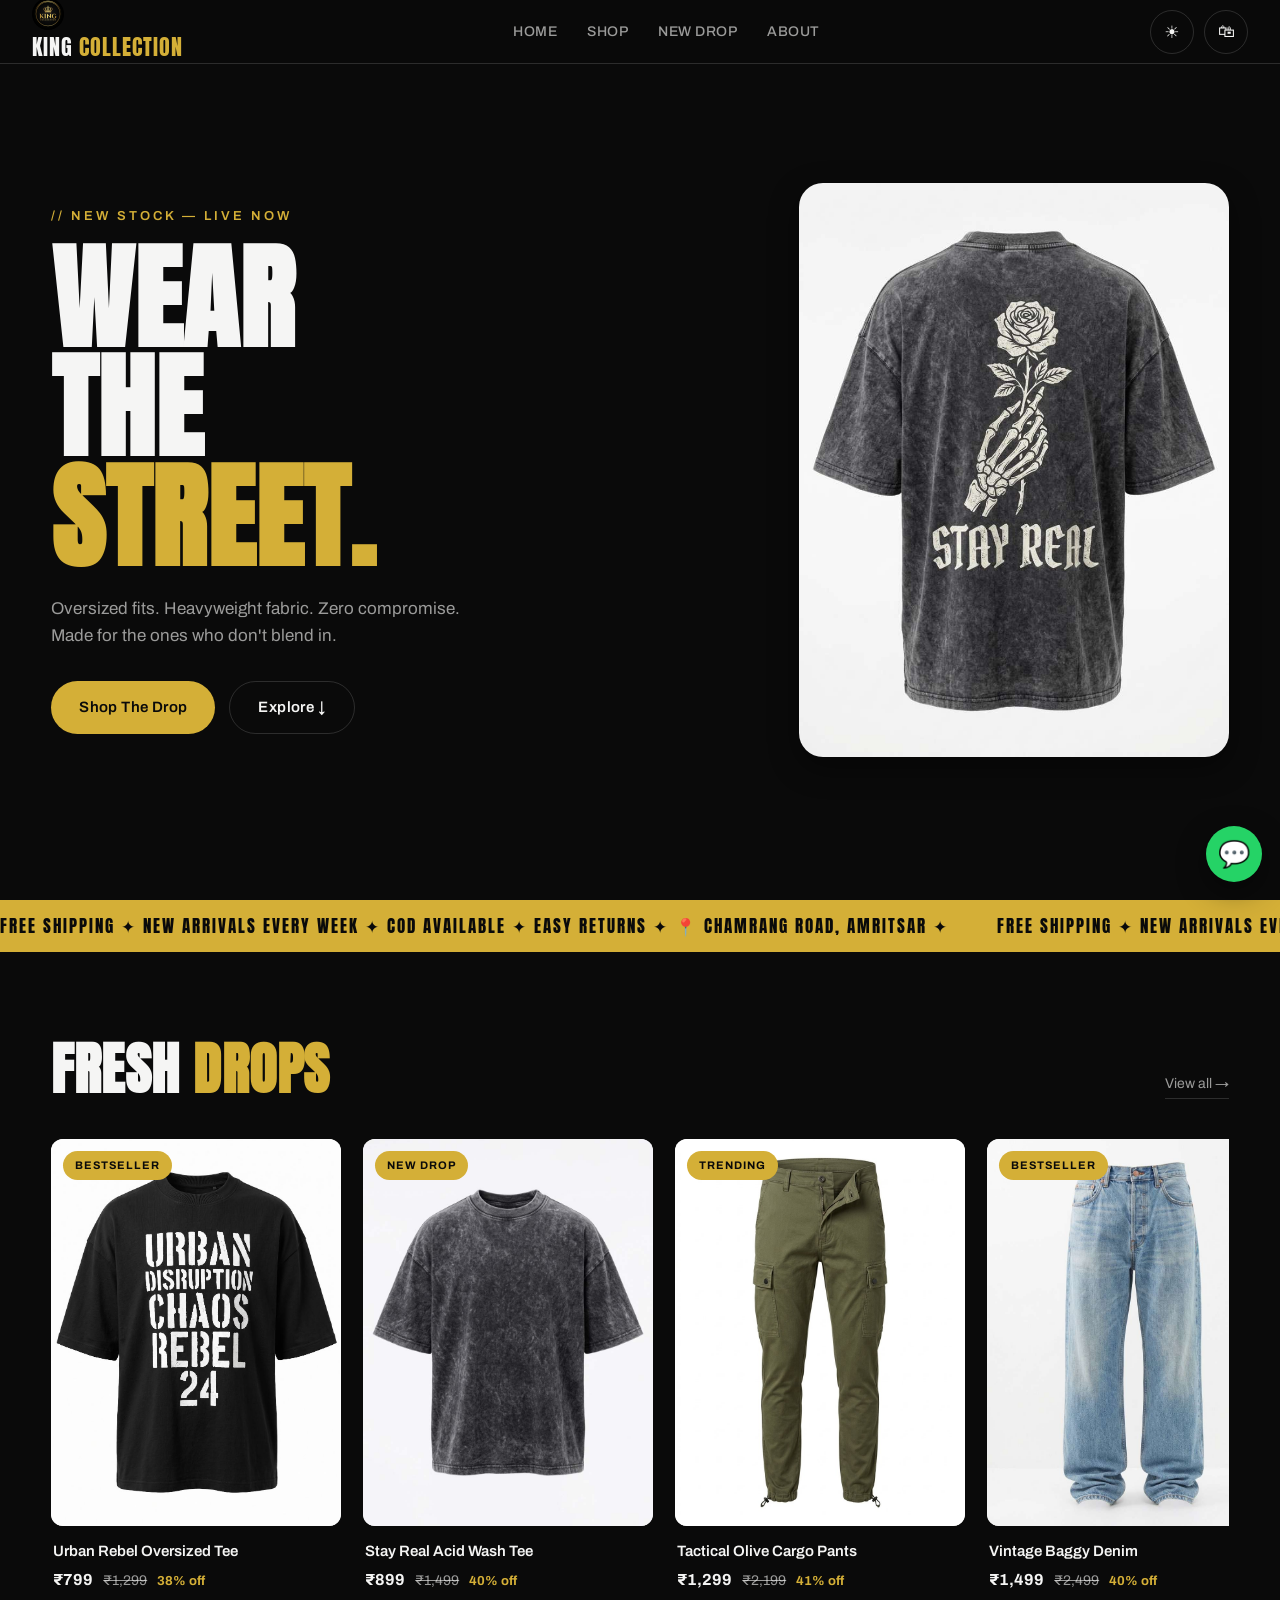
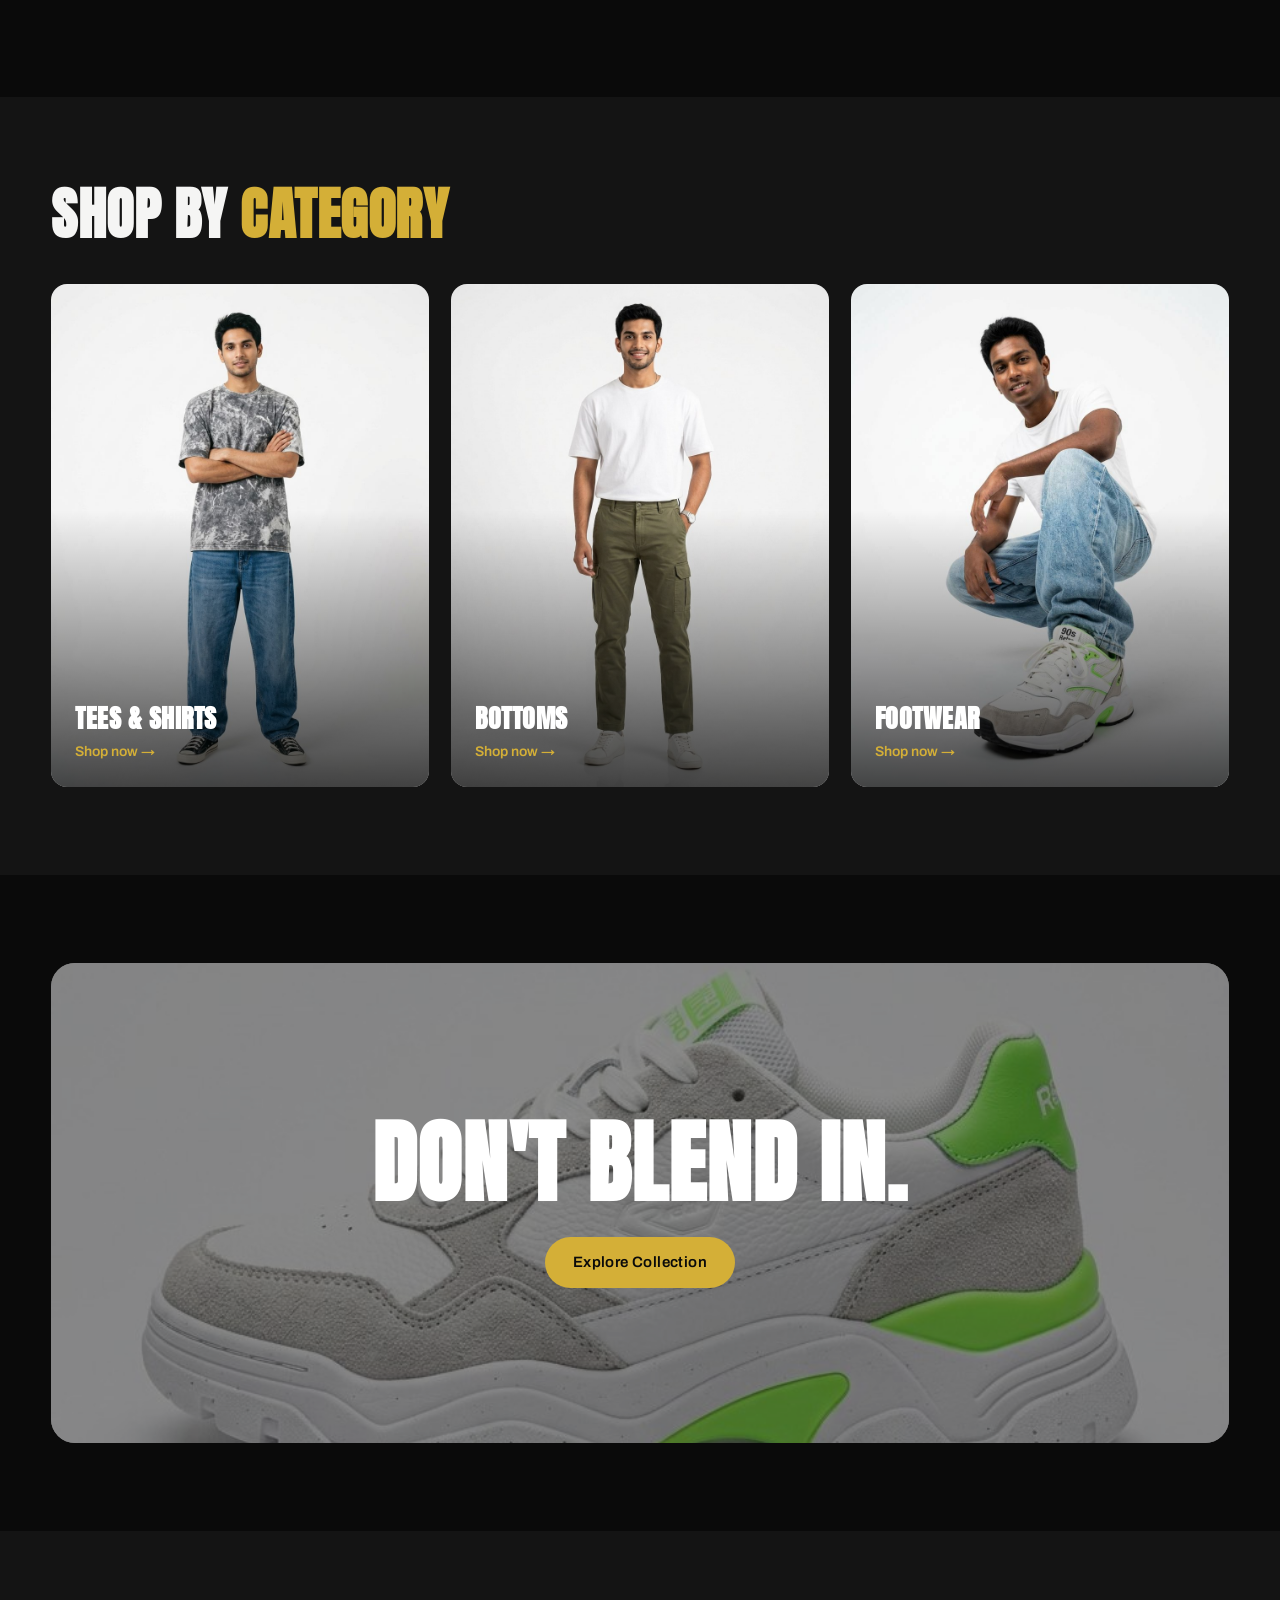
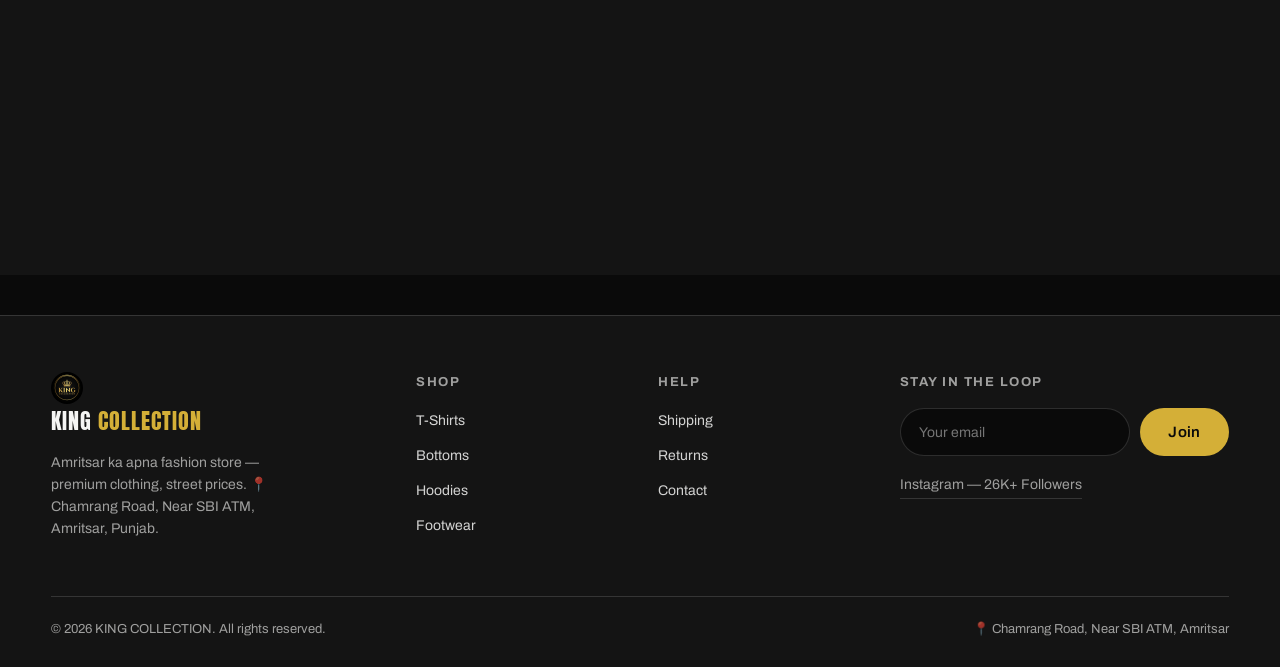
==== commit bdd40711: "a11y: hide decorative feature icons and map-pin emoji from screen readers" ====
--- a/index.html
+++ b/index.html
@@ -60,7 +60,7 @@
           <a href="#featured" class="btn btn-ghost">Explore ↓</a>
         </div>
       </div>
-      <div class="hero-img ph-wrap" data-label="hero.jpg — yaha apni hero image daalo">
+      <div class="hero-img ph-wrap" data-label="hero.jpg">
         <img src="images/hero.jpg" alt="Model wearing KING COLLECTION streetwear" onerror="imgFail(this)">
       </div>
     </div>
@@ -111,7 +111,7 @@
   <!-- BANNER -->
   <section class="section">
     <div class="container">
-      <div class="banner ph-wrap" data-label="lookbook.jpg — yaha wide lookbook image daalo" data-reveal>
+      <div class="banner ph-wrap" data-label="lookbook.jpg" data-reveal>
         <img src="images/lookbook.jpg" alt="KING COLLECTION lookbook" loading="lazy" onerror="imgFail(this)">
         <div class="banner-content">
           <h2>Don't Blend In.</h2>
@@ -125,10 +125,10 @@
   <section class="section section-alt" id="about">
     <div class="container">
       <div class="features">
-        <div class="feature" data-reveal><span class="f-icon">🚚</span><h4>Free Shipping</h4><p>On all prepaid orders across India.</p></div>
-        <div class="feature" data-reveal><span class="f-icon">💵</span><h4>COD Available</h4><p>Pay when it reaches your door.</p></div>
-        <div class="feature" data-reveal><span class="f-icon">🔁</span><h4>7-Day Returns</h4><p>Easy size exchange, no drama.</p></div>
-        <div class="feature" data-reveal><span class="f-icon">🧵</span><h4>Heavyweight Fabric</h4><p>240–450 GSM. Premium only.</p></div>
+        <div class="feature" data-reveal><span class="f-icon" aria-hidden="true">🚚</span><h4>Free Shipping</h4><p>On all prepaid orders across India.</p></div>
+        <div class="feature" data-reveal><span class="f-icon" aria-hidden="true">💵</span><h4>COD Available</h4><p>Pay when it reaches your door.</p></div>
+        <div class="feature" data-reveal><span class="f-icon" aria-hidden="true">🔁</span><h4>7-Day Returns</h4><p>Easy size exchange, no drama.</p></div>
+        <div class="feature" data-reveal><span class="f-icon" aria-hidden="true">🧵</span><h4>Heavyweight Fabric</h4><p>240–450 GSM. Premium only.</p></div>
       </div>
     </div>
   </section>
@@ -139,7 +139,7 @@
       <div class="footer-grid">
         <div>
           <a href="index.html" class="logo"><img src="images/logo.png" alt="" style="height:32px;width:32px;border-radius:50%;vertical-align:-9px;margin-right:8px" onerror="this.style.display='none'">KING <span>COLLECTION</span></a>
-          <p class="foot-desc">Amritsar ka apna fashion store — premium clothing, street prices. 📍 Chamrang Road, Near SBI ATM, Amritsar, Punjab.</p>
+          <p class="foot-desc">Amritsar ka apna fashion store — premium clothing, street prices. <span aria-hidden="true">📍</span> Chamrang Road, Near SBI ATM, Amritsar, Punjab.</p>
         </div>
         <div>
           <h5>Shop</h5>
@@ -169,7 +169,7 @@
       </div>
       <div class="foot-note">
         <span>© 2026 KING COLLECTION. All rights reserved.</span>
-        <span>📍 Chamrang Road, Near SBI ATM, Amritsar</span>
+        <span><span aria-hidden="true">📍</span> Chamrang Road, Near SBI ATM, Amritsar</span>
       </div>
     </div>
   </footer>
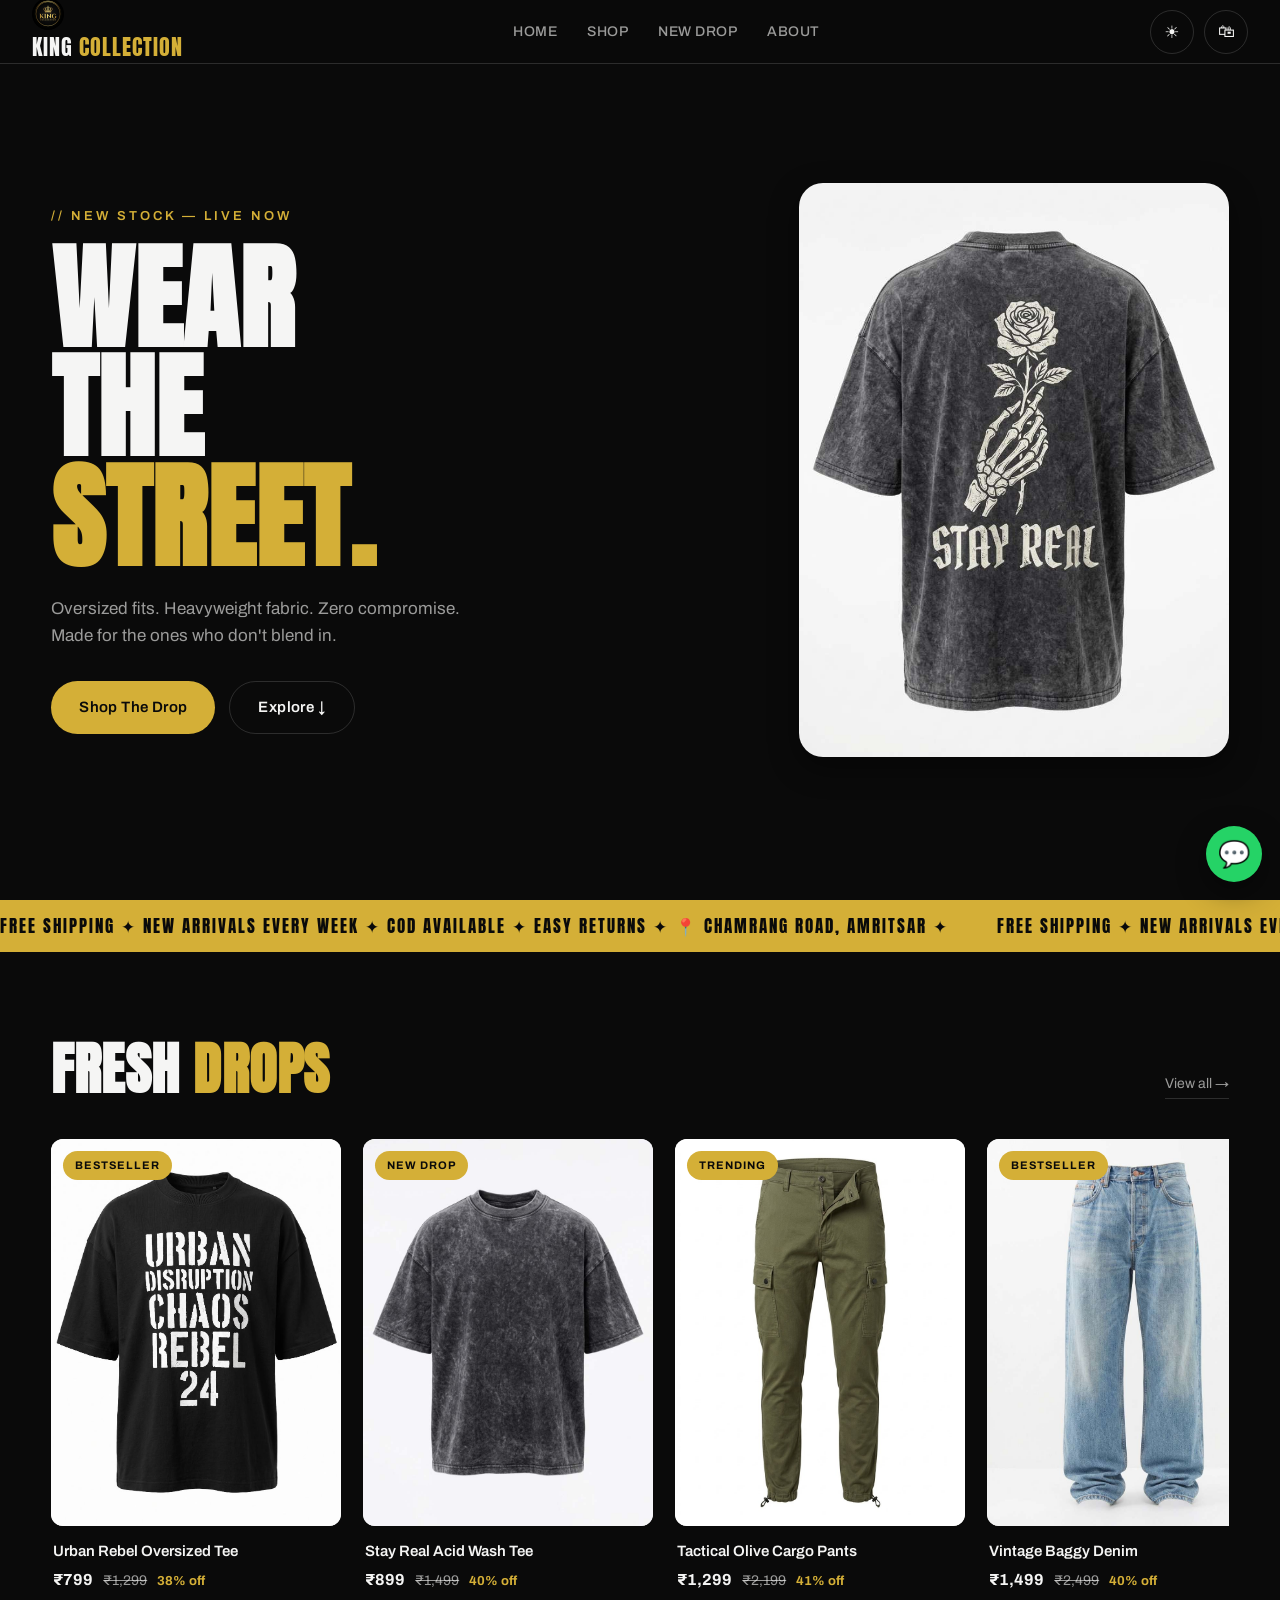
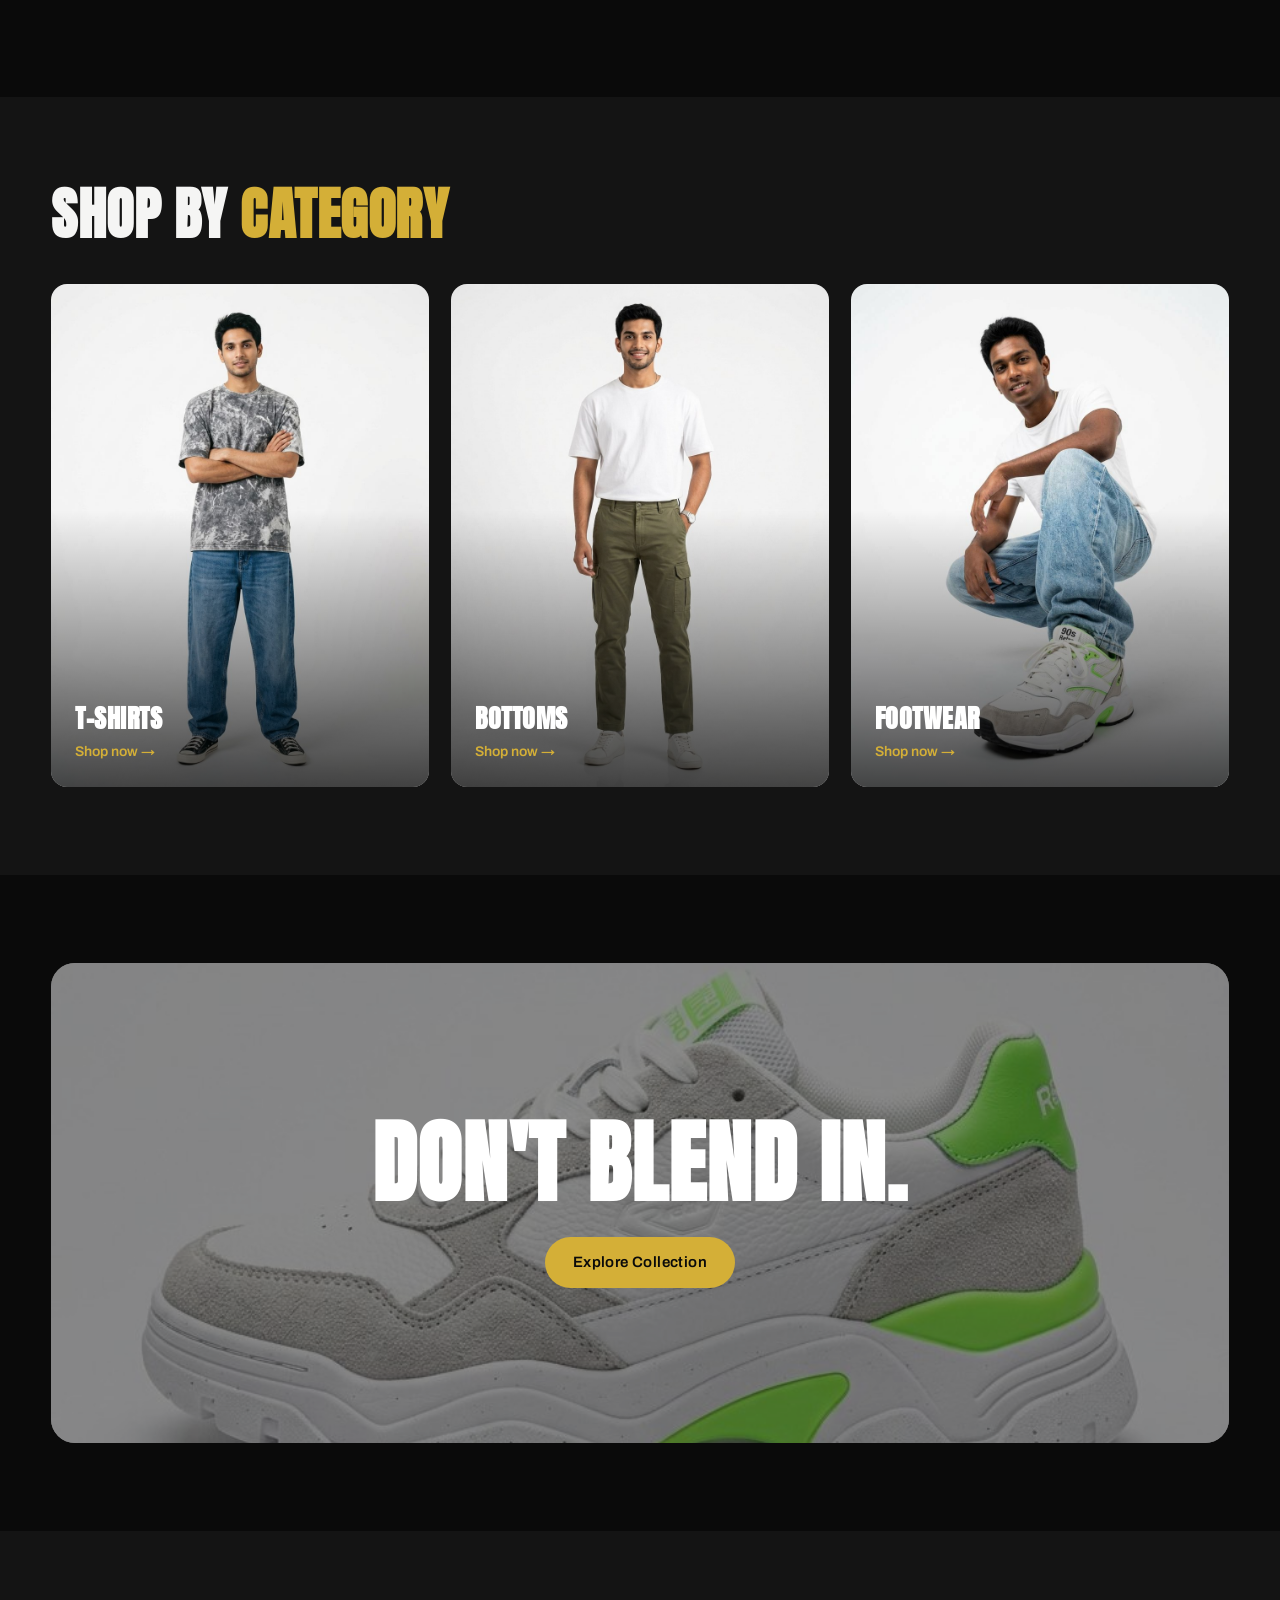
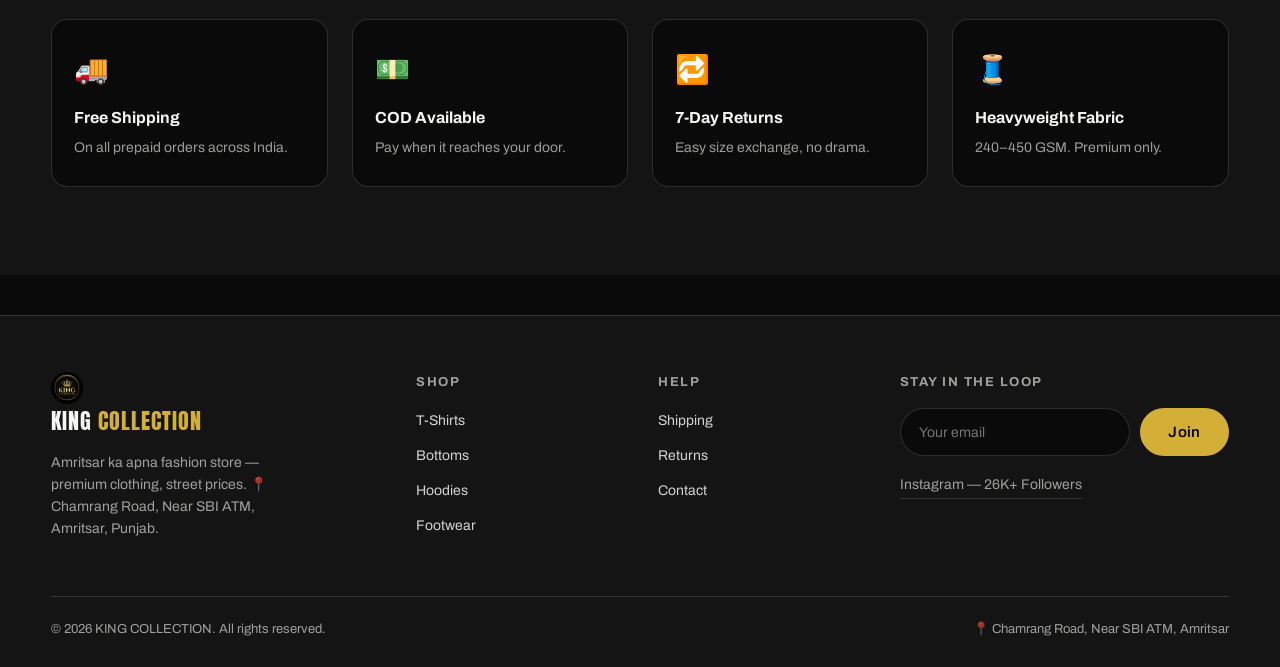
==== commit 802b34ad: "fix: 'Tees & Shirts' tile linked only to tshirts; a11y: mark Home as current page" ====
--- a/index.html
+++ b/index.html
@@ -30,7 +30,7 @@
     <button class="nav-burger" id="burger" aria-label="Open menu"><span></span><span></span><span></span></button>
     <a href="index.html" class="logo"><img src="images/logo.png" alt="" style="height:32px;width:32px;border-radius:50%;vertical-align:-9px;margin-right:8px" onerror="this.style.display='none'">KING <span>COLLECTION</span></a>
     <ul class="nav-links">
-      <li><a href="index.html">Home</a></li>
+      <li><a href="index.html" aria-current="page">Home</a></li>
       <li><a href="shop.html">Shop</a></li>
       <li><a href="shop.html?tag=New%20Drop">New Drop</a></li>
       <li><a href="#about">About</a></li>
@@ -42,7 +42,7 @@
   </header>
 
   <div class="mobile-menu" id="mobileMenu">
-    <a href="index.html">Home</a>
+    <a href="index.html" aria-current="page">Home</a>
     <a href="shop.html">Shop</a>
     <a href="shop.html?tag=New%20Drop">New Drop</a>
     <a href="#about" data-close-menu>About</a>
@@ -92,9 +92,12 @@
         <h2 class="section-title">Shop By <em>Category</em></h2>
       </div>
       <div class="cats">
+        <!-- Label matches the destination: ?cat=tshirts shows tees only —
+             the Cuban shirt lives under ?cat=shirts, so "Tees & Shirts" here
+             promised a shelf this tile never opened. -->
         <a href="shop.html?cat=tshirts" class="cat ph-wrap" data-label="1-model-front.jpg" data-reveal>
-          <img src="images/products/1-model-front.jpg" alt="Tees & Shirts" loading="lazy" onerror="imgFail(this)">
-          <div class="cat-label"><h3>Tees & Shirts</h3><span>Shop now →</span></div>
+          <img src="images/products/1-model-front.jpg" alt="T-Shirts" loading="lazy" onerror="imgFail(this)">
+          <div class="cat-label"><h3>T-Shirts</h3><span>Shop now →</span></div>
         </a>
         <a href="shop.html?cat=bottoms" class="cat ph-wrap" data-label="3-model-front.jpg" data-reveal>
           <img src="images/products/3-model-front.jpg" alt="Bottoms" loading="lazy" onerror="imgFail(this)">
--- a/css/style.css
+++ b/css/style.css
@@ -56,6 +56,10 @@
 a { color: inherit; text-decoration: none; }
 ul { list-style: none; }
 button { font-family: inherit; cursor: pointer; border: none; background: none; color: inherit; font-size: inherit; }
+
+/* Keyboard users need a visible focus ring: icon buttons, thumbs, size
+   buttons and cards have no obvious focus state of their own. */
+:focus-visible { outline: 2px solid var(--accent); outline-offset: 2px; }
 
 .container { width: min(1200px, 92%); margin: 0 auto; }
 
